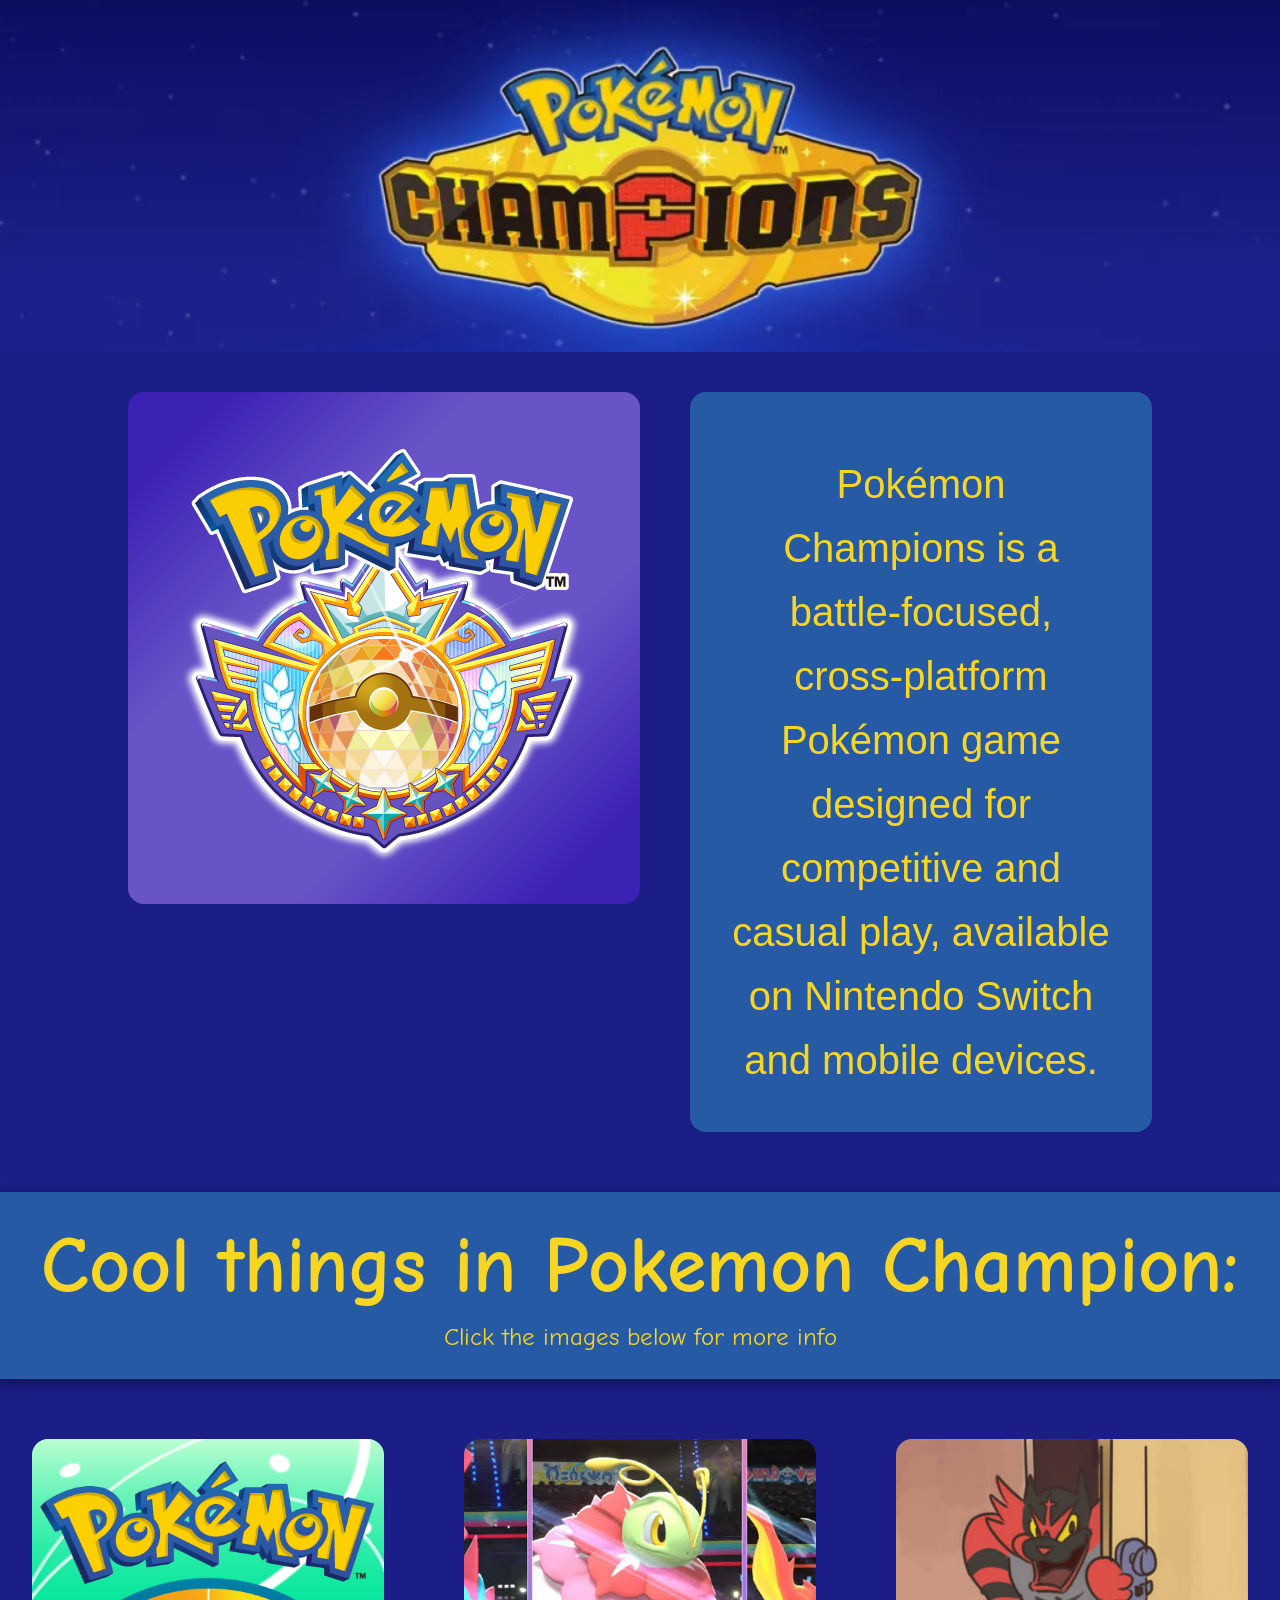
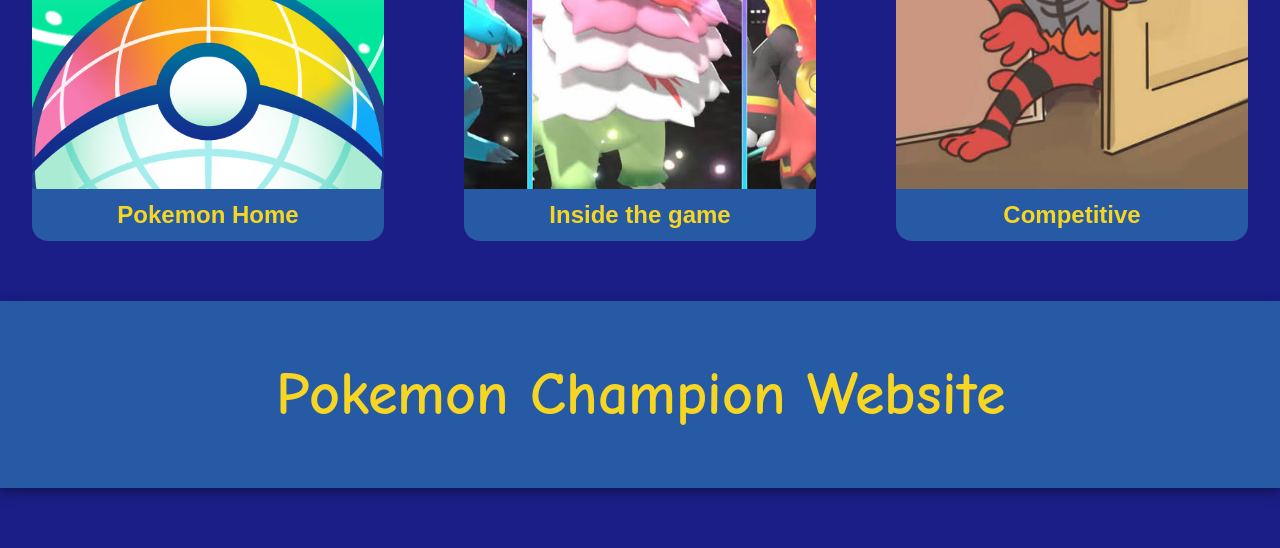
==== index.html @ c4046abb "added blue thing at the back of my info" ====
<!DOCTYPE html>
<html lang="en">
<head>
    <meta charset="UTF-8">
    <meta name="viewport" content="width=device-width, initial-scale=1.0">
    <title>Pokemon Champion</title>

    <style>
        @import url('https://fonts.googleapis.com/css2?family=Bebas+Neue&family=Comic+Neue:wght@300;400;700&family=Oswald:wght@200;700&display=swap');
    </style>

    <link rel="stylesheet" href="style.css">
</head>

<body>

    <!-- Hero Section -->
    <section class="hero-image"></section>

    <!-- Intro Section -->
    <section class="one-column">
        <div class="image">
            <img class="pokemon-image" src="./images/logo.png" alt="Pokemon logo">
        </div>

        <div class="info">
            <p>
                Pokémon Champions is a battle-focused, cross-platform Pokémon game designed for competitive and casual play, available on Nintendo Switch and mobile devices.
            </p>
        </div>
    </section>

    <!-- Topic Section -->
    <a href="cool-things.html" class="topic-section-title">
        <h2 class="topic-section-letter">Cool things in Pokemon Champion:</h2>
        <p class="topic-section-click">Click the images below for more info</p>
    </a>


    <!-- Cards Section -->
    <section class="three-column">
        <div class="card">
            <img class="card-image" src="./images/home.png" alt="Pokemon Home">
            <h2 class="card-text">Pokemon Home</h2>
        </div>

        <div class="card">
            <img class="card-image" src="./images/mega.png" alt="Mega Pokemon">
            <h2 class="card-text">Inside the game</h2>
        </div>

        <div class="card">
            <img class="card-image" src="./images/inci.png" alt="Competitive">
            <h2 class="card-text">Competitive</h2>
        </div>
    </section>

    <!-- Footer Title -->
    <section>
        <h2 class="topic-section-title">Pokemon Champion Website</h2>
    </section>

</body>
</html>
---- style.css ----
* {
    font-family: 'Trebuchet MS', 'Lucida Sans Unicode', 'Lucida Grande', 'Lucida Sans', Arial, sans-serif; 
    box-sizing: border-box;
    margin: 0;
    padding: 0;
}

body {
    background-color: #1A1E86;
}

.hero-image {
    background-image: url("./images/champions-logo.png");
    height: 352px;
    background-position: center;
    background-repeat: no-repeat;
    background-size: cover;
    width: 100%;
}

.hero-text {
    color: whitesmoke;
    position: absolute;
    text-align: center;
    top: 180px;
    width: 100%;
    font-size: 4rem;
}

.topic-section-title {
    font-family: 'Comic Neue', sans-serif; 
    font-size: 60px;
    width: 100%;                     
    text-align: center;
    margin-top: 60px;
    margin-bottom: 60px;
    color: #F7D523;
    background-color: #275AA5;
    text-decoration: none;
    padding: 30px 20px;
    box-shadow: 0 4px 12px rgba(0, 0, 0, 0.4);
    display: flex;
    flex-direction: column;
    justify-content: center;
    align-items: center;
    height: 187px;
}

.topic-section-letter {
    font-family: 'Comic Neue', sans-serif; 
    font-size: 80px;
    width: 100%;                     
    color: #F7D523;
    padding: 0;
}

.topic-section-click {
    font-family: 'Comic Neue', sans-serif; 
    font-size: 25px;                   
    text-align: center;
    color: #F7D523;
    margin-top: 10px;
}

/* Layout Grids */
.one-column {
    display: grid;
    grid-template-columns: 1fr 3fr;
    gap: 50px;
    width: 80%;
    margin: 40px auto;
}

.info {
    color: #F7D523;
    background-color: #275AA5;
    border-radius: 16px;
    padding: 40px;           
    font-size: 40px;          
    line-height: 1.6;            
    font-family: 'Comic Neue', sans-serif;
    text-align: center;
    padding-top: 60px;
}

.three-column {
    display: grid;
    grid-template-columns: repeat(3, 1fr);
    gap: 80px;           
    width: 95%;             
    margin: 40px auto 50px auto;
}

.card {
    background-color: #275AA5;
    border-radius: 16px;
    overflow: hidden;         
    display: flex;
    flex-direction: column;
}

.card-image {
    width: 100%;
    height: 350px;         
    object-fit: cover;
    border-radius: 0;         
    display: block;
}

.card-text {
    text-align: center;
    color: #F7D523;
    font-weight: bold;
    padding: 12px 10px;       
    margin: 0;
}


.pokemon-image{
    border-radius: 16px;
}
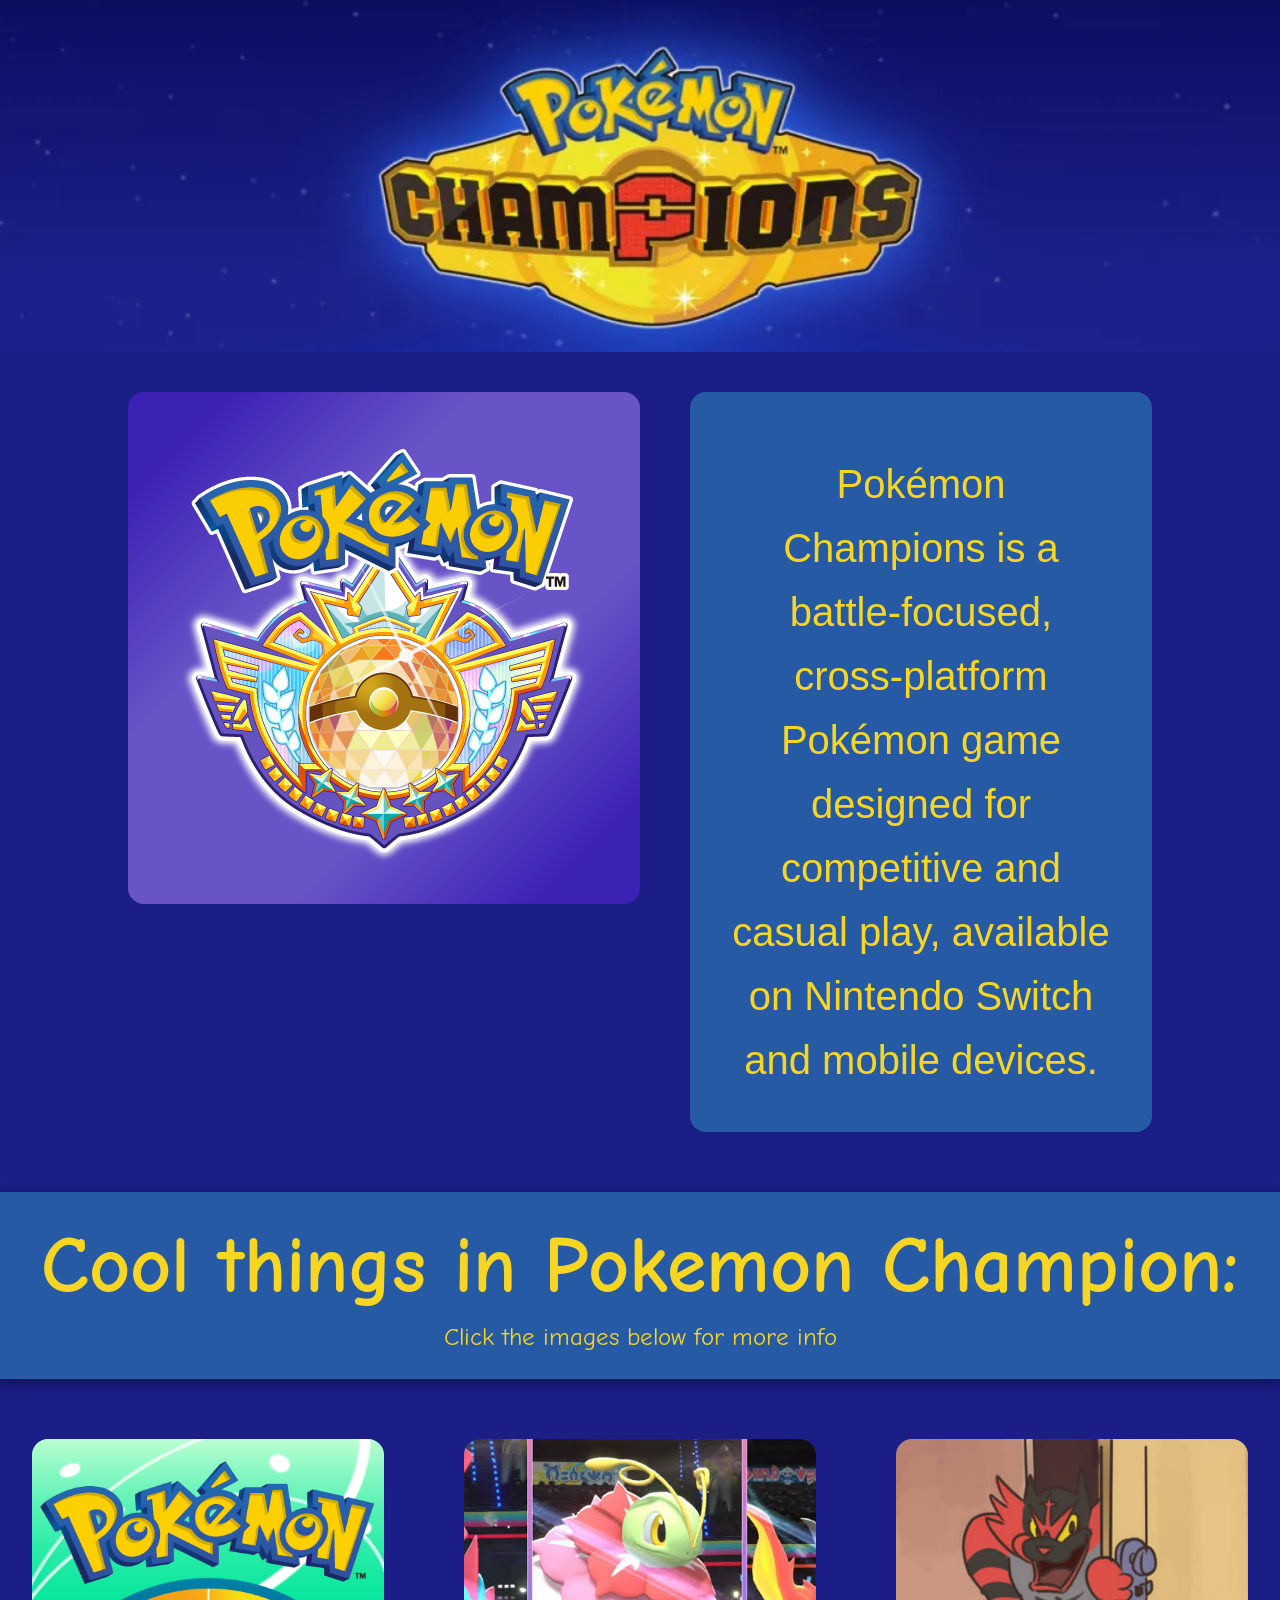
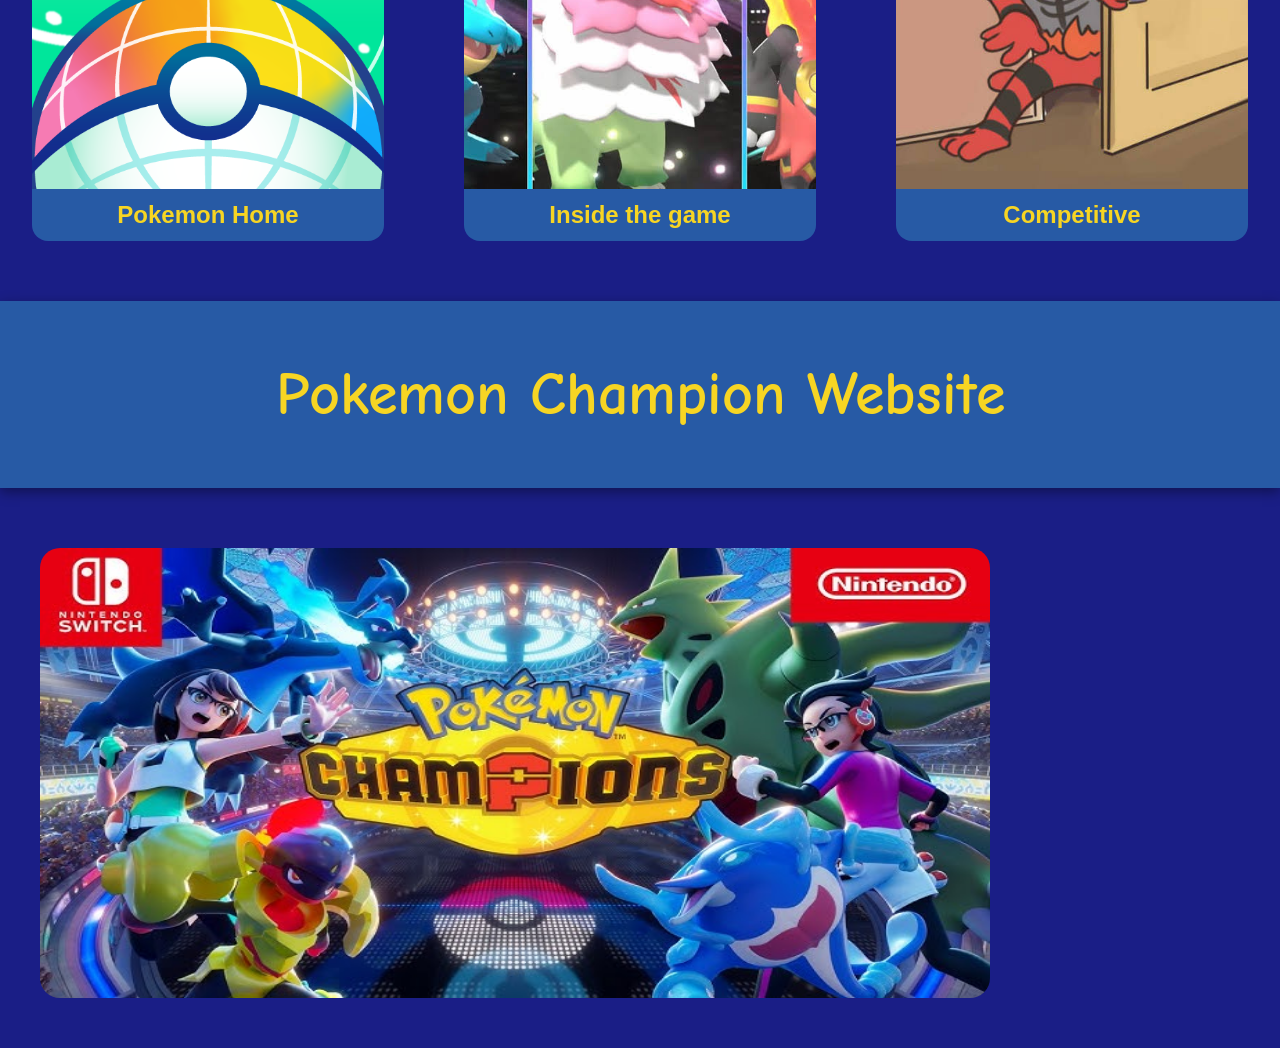
==== commit fa64cf14: "workable links" ====
--- a/index.html
+++ b/index.html
@@ -31,26 +31,32 @@
     </section>
 
     <!-- Topic Section -->
-    <a href="cool-things.html" class="topic-section-title">
+    <section class="topic-section-title">
         <h2 class="topic-section-letter">Cool things in Pokemon Champion:</h2>
         <p class="topic-section-click">Click the images below for more info</p>
-    </a>
+    </section>
 
 
     <!-- Cards Section -->
     <section class="three-column">
         <div class="card">
-            <img class="card-image" src="./images/home.png" alt="Pokemon Home">
+            <a href="pokemonhome.html" class="hover">
+                <img class="card-image" src="./images/home.png" alt="Pokemon Home">
+            </a>
             <h2 class="card-text">Pokemon Home</h2>
         </div>
 
         <div class="card">
-            <img class="card-image" src="./images/mega.png" alt="Mega Pokemon">
+            <a href="mega.html" class="hover">
+                <img class="card-image" src="./images/mega.png" alt="Mega Pokemon">
+            </a>
             <h2 class="card-text">Inside the game</h2>
         </div>
 
         <div class="card">
-            <img class="card-image" src="./images/inci.png" alt="Competitive">
+            <a href="pokemoncomp.html" class="hover">
+                <img class="card-image" src="./images/inci.png" alt="Competitive">
+            </a>
             <h2 class="card-text">Competitive</h2>
         </div>
     </section>
@@ -59,6 +65,13 @@
     <section>
         <h2 class="topic-section-title">Pokemon Champion Website</h2>
     </section>
+    
+    <section class="pokemonlink-column">
+        <div class="card-transition">
+            <img class="pokemonlink-image" src="./images/tryingpokemon.png" alt="Champion">
+        
+        </div>
+    </section>
 
 </body>
 </html>
--- a/style.css
+++ b/style.css
@@ -7,6 +7,8 @@
 
 body {
     background-color: #1A1E86;
+    width: 100%;
+
 }
 
 .hero-image {
@@ -118,4 +120,26 @@
 
 .pokemon-image{
     border-radius: 16px;
-}+}
+
+.card-transition{
+    width: 950px;
+    height: 200px;             
+    background-repeat: no-repeat;
+    margin-left: auto;
+    margin-right: 290px;
+
+}
+
+
+.pokemonlink-image{
+    border-radius: 20px;
+    height: 450px;
+    width: 950px;
+    background-position: center;
+}
+
+.pokemonlink-column{
+    height: 500px;
+}
+
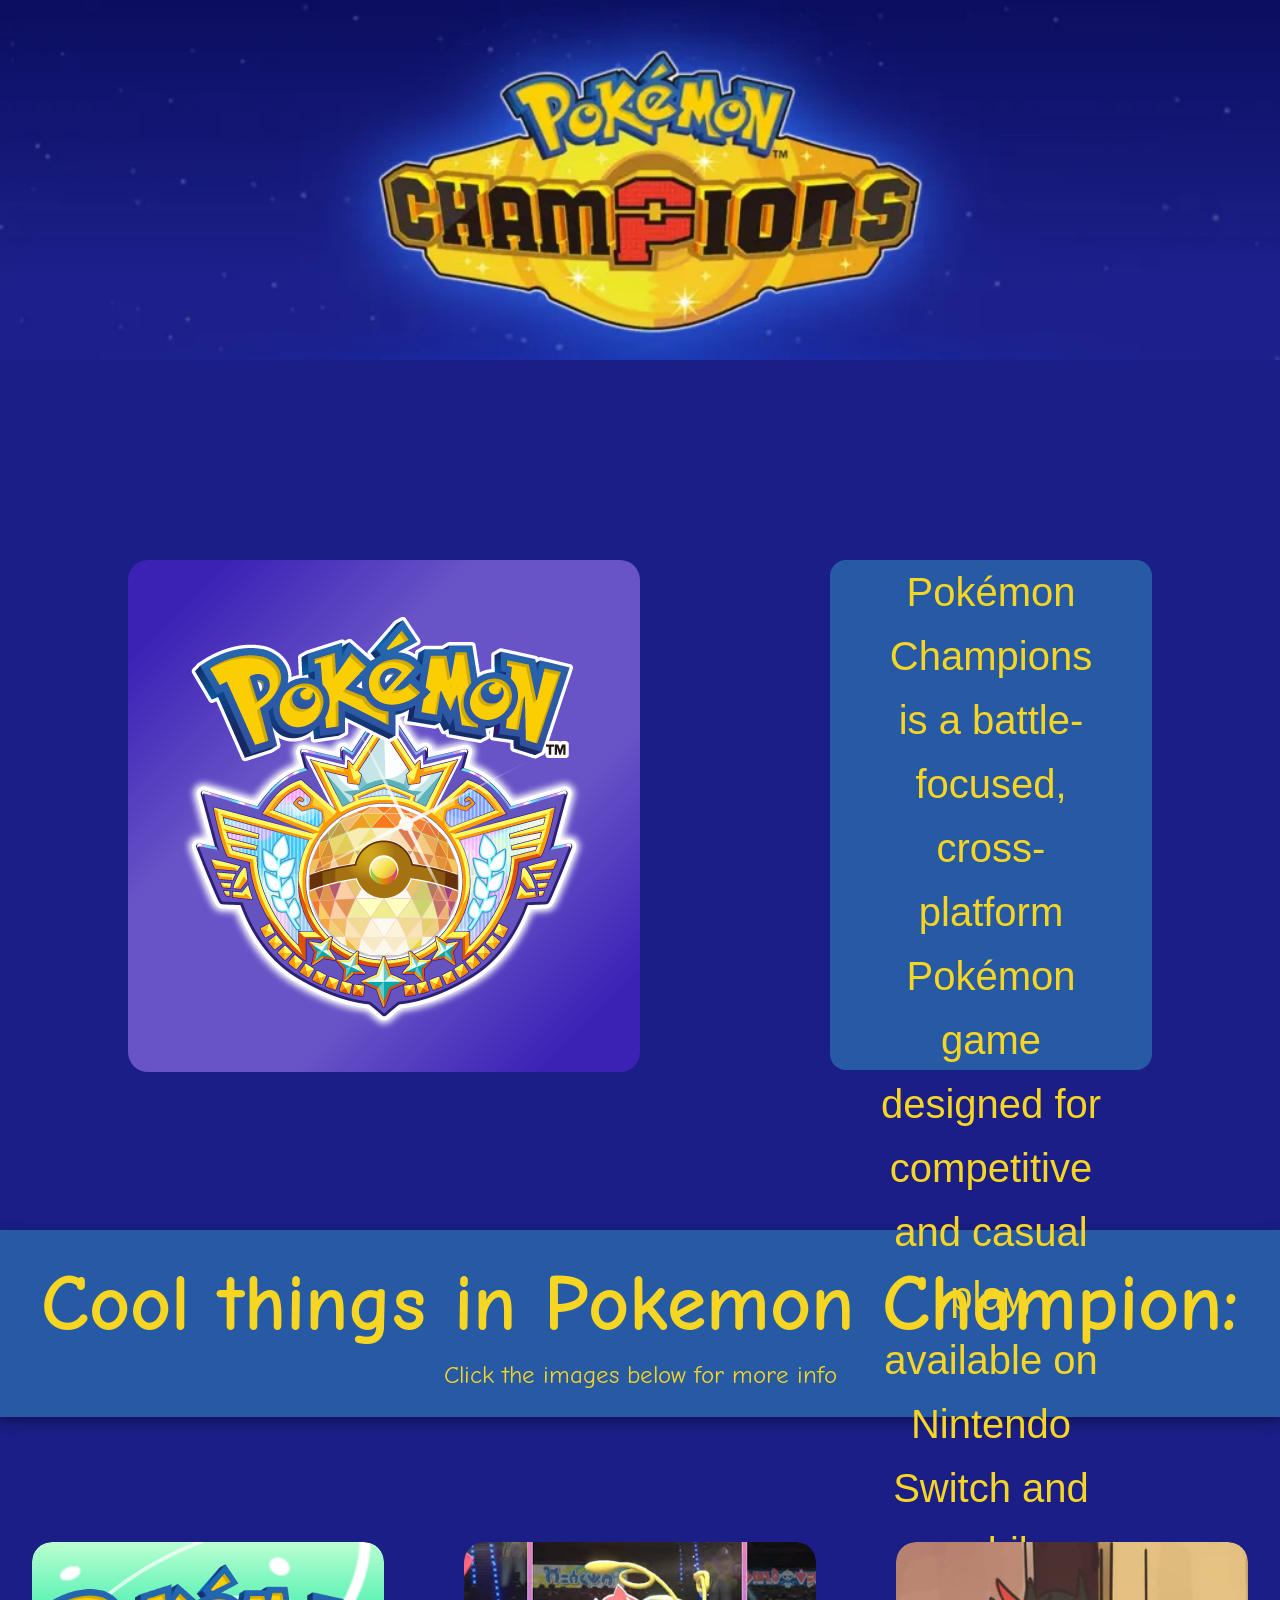
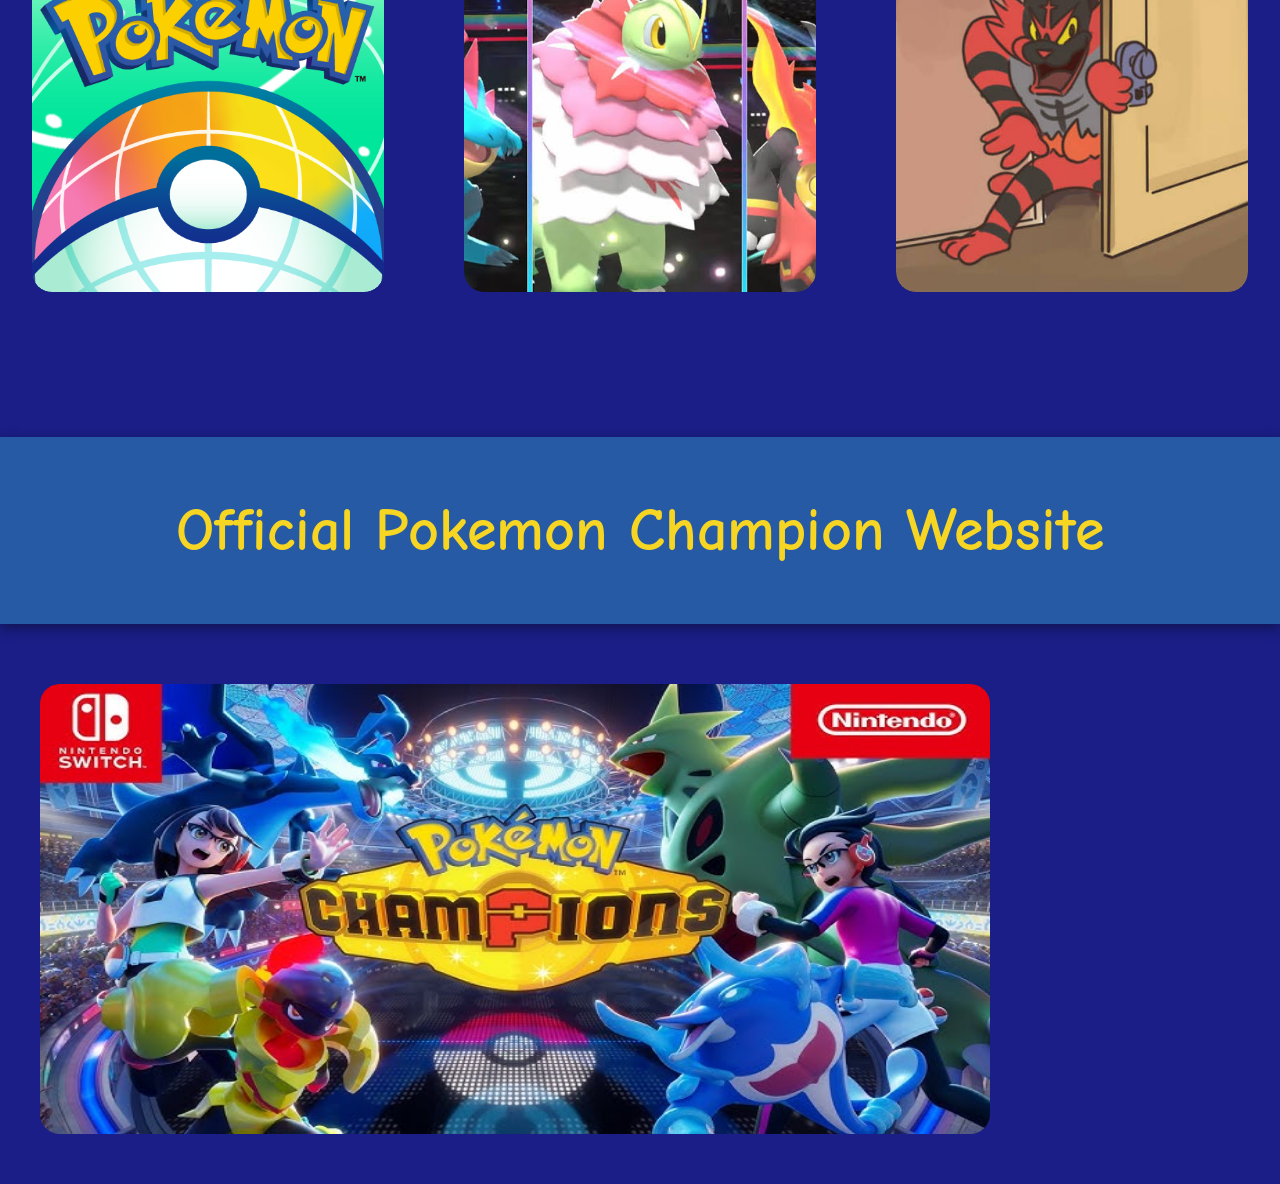
==== commit c51e0e37: "https://www.youtube.com/watch?v=hr4JiDr7Aec - With a change to the code" ====
--- a/index.html
+++ b/index.html
@@ -42,28 +42,39 @@
         <div class="card">
             <a href="pokemonhome.html" class="hover">
                 <img class="card-image" src="./images/home.png" alt="Pokemon Home">
+                <div class="content">
+                    <h3>Hover Effect</h3>
+                    <p>Hover effect with zoom</p>
+                </div>
             </a>
-            <h2 class="card-text">Pokemon Home</h2>
         </div>
 
         <div class="card">
             <a href="mega.html" class="hover">
                 <img class="card-image" src="./images/mega.png" alt="Mega Pokemon">
+                <div class="content">
+                    <h3>Hover Effect</h3>
+                    <p>Hover effect with zoom</p>
+                </div>
             </a>
-            <h2 class="card-text">Inside the game</h2>
+
         </div>
 
         <div class="card">
             <a href="pokemoncomp.html" class="hover">
                 <img class="card-image" src="./images/inci.png" alt="Competitive">
+                <div class="content">
+                    <h3>Hover Effect</h3>
+                    <p>Hover effect with zoom</p>
+                </div>
             </a>
-            <h2 class="card-text">Competitive</h2>
+
         </div>
     </section>
 
     <!-- Footer Title -->
     <section>
-        <h2 class="topic-section-title">Pokemon Champion Website</h2>
+        <h2 class="topic-section-title"> Official Pokemon Champion Website</h2>
     </section>
     
     <section class="pokemonlink-column">
--- a/style.css
+++ b/style.css
@@ -13,7 +13,7 @@
 
 .hero-image {
     background-image: url("./images/champions-logo.png");
-    height: 352px;
+    height: 360px;
     background-position: center;
     background-repeat: no-repeat;
     background-size: cover;
@@ -64,25 +64,53 @@
     margin-top: 10px;
 }
 
-/* Layout Grids */
+
 .one-column {
     display: grid;
     grid-template-columns: 1fr 3fr;
     gap: 50px;
     width: 80%;
-    margin: 40px auto;
+    margin: 200px auto;
+    height: 470px;
+}
+
+.one-column1 {
+    display: grid;
+    grid-template-columns: 1fr 3fr;
+    gap: 50px;
+    width: 80%;
+    margin: 200px auto;
 }
 
 .info {
     color: #F7D523;
     background-color: #275AA5;
     border-radius: 16px;
-    padding: 40px;           
+    padding-right: 40px;
+    padding-left: 40px;        
     font-size: 40px;          
     line-height: 1.6;            
     font-family: 'Comic Neue', sans-serif;
     text-align: center;
-    padding-top: 60px;
+    margin-right: auto;
+    height: 510px;
+    padding: auto;
+    margin-left: 40px;
+}
+
+.info1 {
+    color: #F7D523;
+    background-color: #275AA5;
+    border-radius: 16px;
+    padding-right: 40px;
+    padding-left: 40px;        
+    font-size: 40px;          
+    line-height: 1.6;            
+    font-family: 'Comic Neue', sans-serif;
+    text-align: center;
+    margin-right: auto;
+    padding: auto;
+    margin-left: 40px;
 }
 
 .three-column {
@@ -91,35 +119,31 @@
     gap: 80px;           
     width: 95%;             
     margin: 40px auto 50px auto;
+    height: 500px;
+    padding-bottom: 200px;
+    padding-top: 65px;
+    
 }
 
-.card {
-    background-color: #275AA5;
-    border-radius: 16px;
-    overflow: hidden;         
-    display: flex;
-    flex-direction: column;
-}
 
 .card-image {
     width: 100%;
-    height: 350px;         
+    height: 350px;
     object-fit: cover;
-    border-radius: 0;         
+    border-radius: 20px;
     display: block;
 }
 
-.card-text {
-    text-align: center;
-    color: #F7D523;
-    font-weight: bold;
-    padding: 12px 10px;       
-    margin: 0;
-}
+
 
 
 .pokemon-image{
-    border-radius: 16px;
+    border-radius: 20px;
+    margin-right: 100px;
+}
+.pokemon-image1{
+    border-radius: 20px;
+    margin-right: 100px;
 }
 
 .card-transition{
@@ -131,6 +155,34 @@
 
 }
 
+.hover {
+    position: relative;
+    display: block;
+    width: 100%;
+    height: 350px;
+    overflow: hidden;
+    border-radius: 20px;
+}
+
+.content {
+    width: 100%;
+    height: 100%;
+    top: 0;
+    left: 0;
+    position: absolute;
+    background: rgba(0, 0, 0, 0.6);
+    display: flex;
+    justify-content: center;
+    align-items: center;
+    flex-direction: column;
+    opacity: 0;
+    transition: opacity 0.6s;
+    color: white;
+}
+
+.hover:hover .content {
+    opacity: 1;
+}
 
 .pokemonlink-image{
     border-radius: 20px;
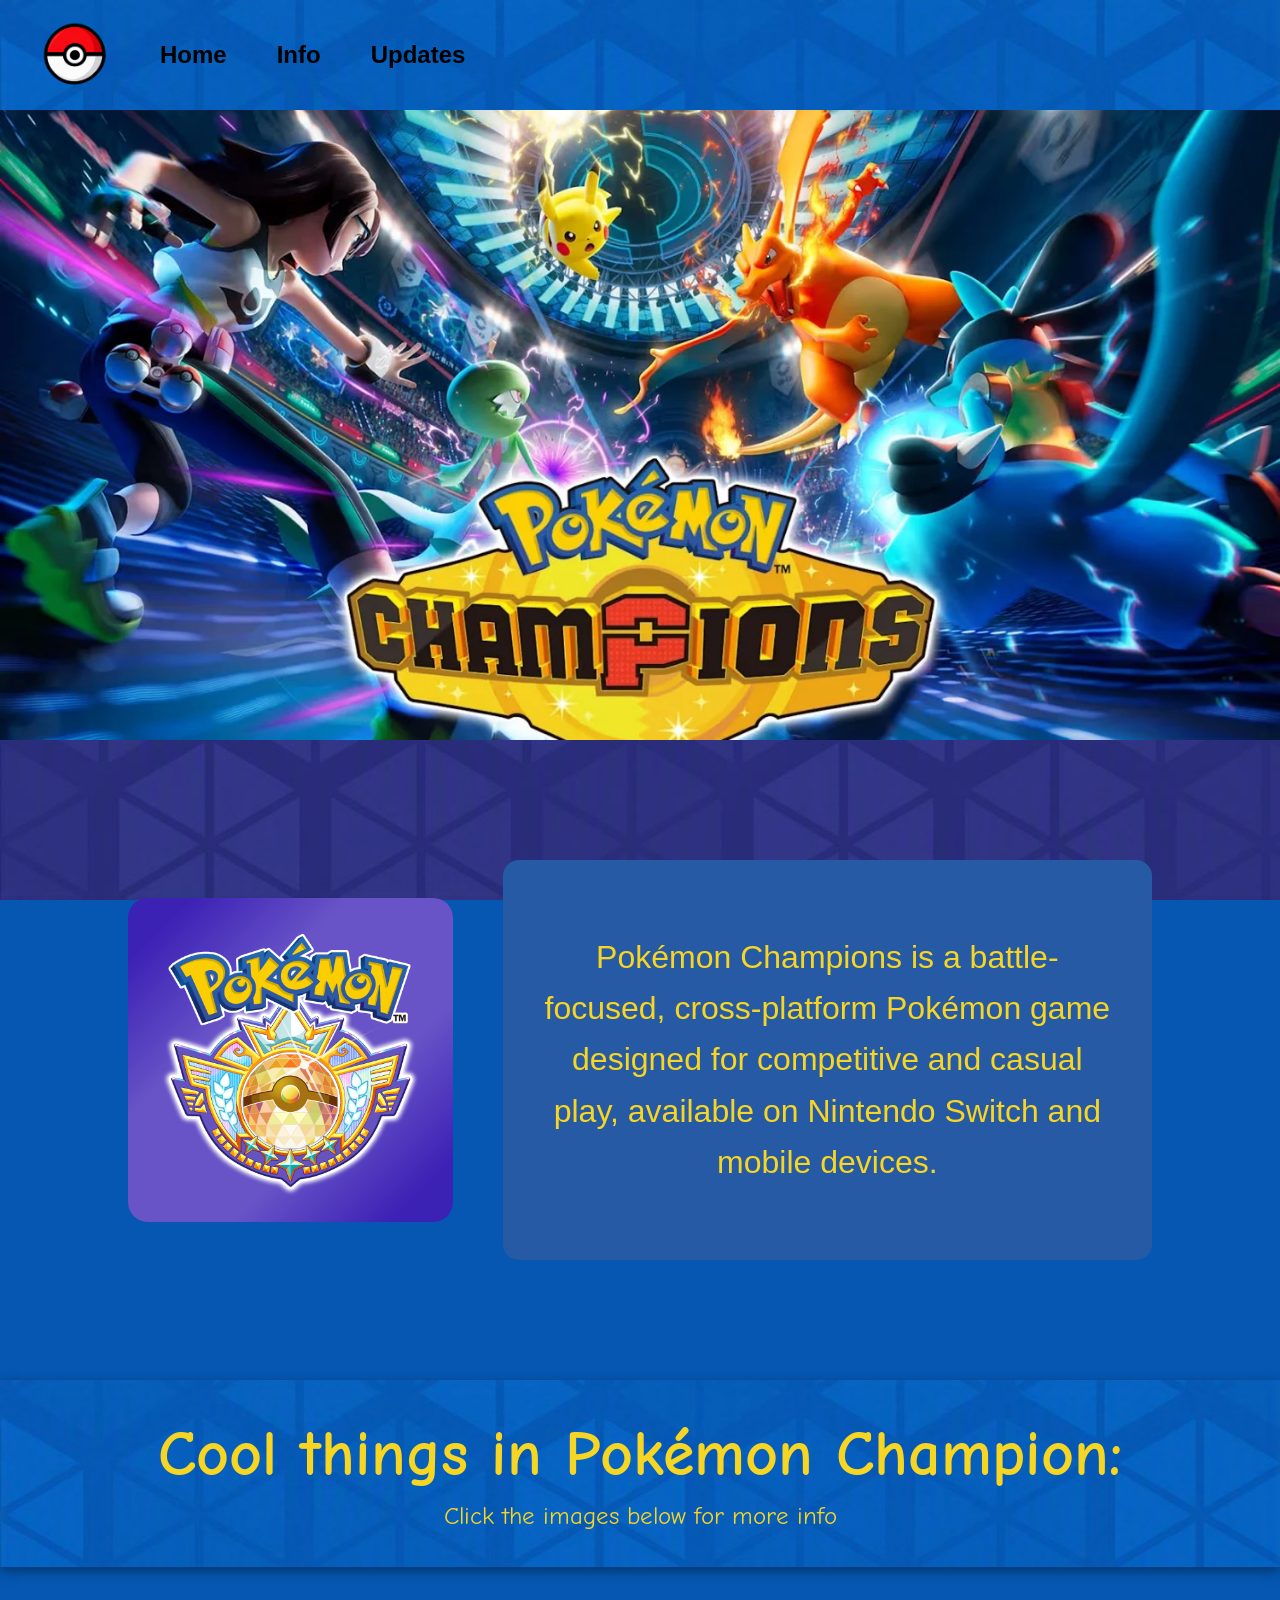
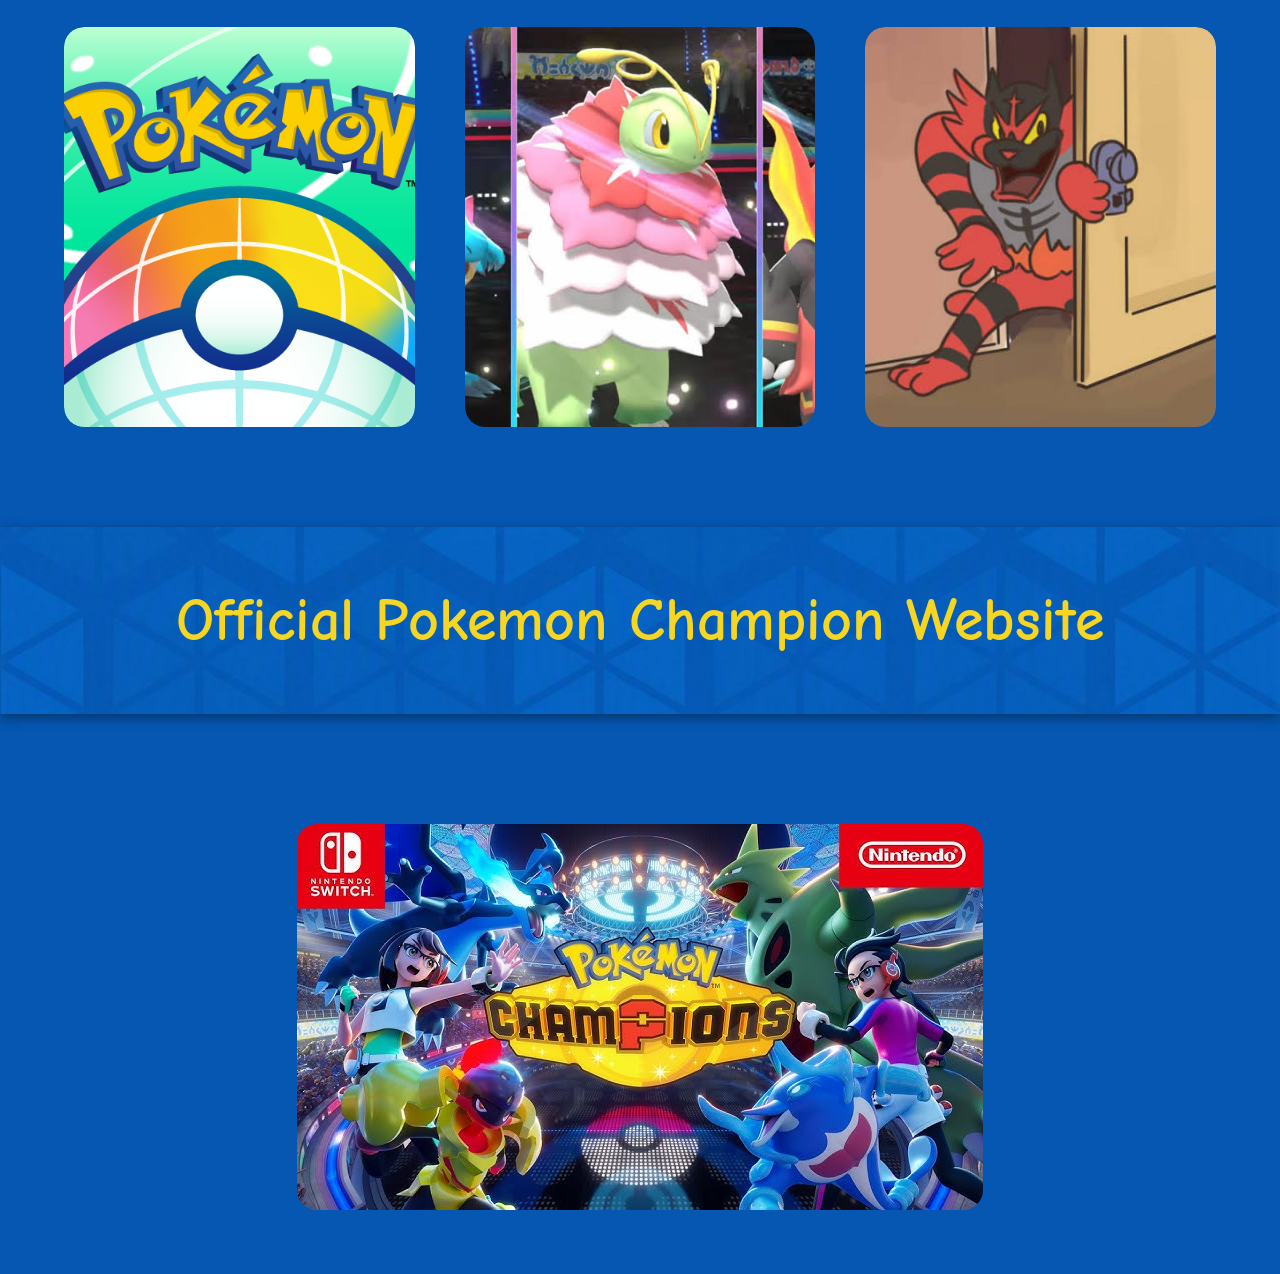
==== commit 59d4bea1: "updated to match the size" ====
--- a/index.html
+++ b/index.html
@@ -13,8 +13,18 @@
 </head>
 
 <body>
+     <!-- Home Screen Section -->
+     <section class="home-screen">
+        <div class="sort">
+            <img class="logo-image" src="./images/pokelogo.png" alt="Pokemon logo">
+            <h1 class="news">Home</h1>
+            <h2 class="news">Info</h2>
+            <h2 class="news">Updates</h2>
+        </div>
+     </section>
 
-    <!-- Hero Section -->
+
+     <!-- Hero Section -->
     <section class="hero-image"></section>
 
     <!-- Intro Section -->
@@ -30,9 +40,9 @@
         </div>
     </section>
 
-    <!-- Topic Section -->
+    <!-- Footer Title -->
     <section class="topic-section-title">
-        <h2 class="topic-section-letter">Cool things in Pokemon Champion:</h2>
+        <h2 class="topic-section-letter">Cool things in Pokémon  Champion:</h2>
         <p class="topic-section-click">Click the images below for more info</p>
     </section>
 
@@ -41,10 +51,10 @@
     <section class="three-column">
         <div class="card">
             <a href="pokemonhome.html" class="hover">
-                <img class="card-image" src="./images/home.png" alt="Pokemon Home">
+                <img class="card-image" src="./images/home.png" alt="Pokémon Home">
                 <div class="content">
-                    <h3>Hover Effect</h3>
-                    <p>Hover effect with zoom</p>
+                    <h3>Pokemon Home</h3>
+                    <p>transfer between pokémon  games</p>
                 </div>
             </a>
         </div>
@@ -53,8 +63,8 @@
             <a href="mega.html" class="hover">
                 <img class="card-image" src="./images/mega.png" alt="Mega Pokemon">
                 <div class="content">
-                    <h3>Hover Effect</h3>
-                    <p>Hover effect with zoom</p>
+                    <h3>Inside the game</h3>
+                    <p>What the game covers</p>
                 </div>
             </a>
 
@@ -64,8 +74,8 @@
             <a href="pokemoncomp.html" class="hover">
                 <img class="card-image" src="./images/inci.png" alt="Competitive">
                 <div class="content">
-                    <h3>Hover Effect</h3>
-                    <p>Hover effect with zoom</p>
+                    <h3>Competitive</h3>
+                    <p>Tutorial inside the game</p>
                 </div>
             </a>
 
@@ -79,8 +89,9 @@
     
     <section class="pokemonlink-column">
         <div class="card-transition">
+        <a href="https://champions.pokemon.com/en-us/" class="hover">
             <img class="pokemonlink-image" src="./images/tryingpokemon.png" alt="Champion">
-        
+        </a>
         </div>
     </section>
 
--- a/style.css
+++ b/style.css
@@ -1,19 +1,52 @@
 * {
-    font-family: 'Trebuchet MS', 'Lucida Sans Unicode', 'Lucida Grande', 'Lucida Sans', Arial, sans-serif; 
+    font-family: 'Trebuchet MS', 'Lucida Sans Unicode', 'Lucida Grande',
+        'Lucida Sans', Arial, sans-serif;
     box-sizing: border-box;
     margin: 0;
     padding: 0;
 }
 
 body {
-    background-color: #1A1E86;
-    width: 100%;
-
-}
+    width: 100%;
+    min-height: 100vh;
+    background-image: url("./images/perfection.jpg");
+    background-color: #0557B2;
+    background-size: cover;
+    background-attachment: fixed;
+}
+
+
+
+.home-screen {
+    width: 100%;
+    min-height: 100px;
+    background-image: url("./images/backgroundwow.jpg");
+    background-size: cover;
+    display: grid;
+    grid-template-columns: 1fr 3fr;
+    gap: 50px;
+    align-items: center;
+    padding: 20px 40px;
+}
+
+.sort {
+    display: flex;
+    align-items: center;
+    gap: 50px;
+}
+
+
+
+.logo-image {
+    width: 70px;
+    height: 70px;
+    object-fit: contain;
+}
+
 
 .hero-image {
-    background-image: url("./images/champions-logo.png");
-    height: 360px;
+    background-image: url("./images/pokemonpage.png");
+    min-height: 70vh;
     background-position: center;
     background-repeat: no-repeat;
     background-size: cover;
@@ -23,16 +56,89 @@
 .hero-text {
     color: whitesmoke;
     position: absolute;
-    text-align: center;
+    text-align: left;
     top: 180px;
     width: 100%;
+    padding-left: 50px;
     font-size: 4rem;
 }
 
+
+
+.one-column {
+    display: grid;
+    grid-template-columns: 1fr 2fr;
+    gap: 50px;
+    width: 80%;
+    margin: 120px auto;
+    align-items: center;
+}
+
+.one-column1 {
+    display: grid;
+    grid-template-columns: 1fr 2fr;
+    gap: 50px;
+    width: 80%;
+    margin: 120px auto;
+    align-items: center;
+}
+
+
+.image {
+    display: flex;
+    justify-content: center;
+}
+
+.pokemon-image {
+    width: 100%;
+    max-width: 500px;
+    height: auto;
+    border-radius: 20px;
+}
+
+.pokemon-image1 {
+    width: 100%;
+    max-width: 500px;
+    height: auto;
+    border-radius: 20px;
+}
+
+.info {
+    color: #F7D523;
+    background-color: #275AA5;
+    border-radius: 16px;
+    padding: 50px 40px;
+    font-size: 32px;
+    line-height: 1.6;
+    font-family: 'Comic Neue', sans-serif;
+    text-align: center;
+    min-height: 400px;
+    display: flex;
+    align-items: center;
+    justify-content: center;
+}
+
+.info1 {
+    color: #F7D523;
+    background-color: #275AA5;
+    border-radius: 16px;
+    padding: 50px 40px;
+    font-size: 32px;
+    line-height: 1.6;
+    font-family: 'Comic Neue', sans-serif;
+    text-align: center;
+    min-height: 400px;
+    display: flex;
+    align-items: center;
+    justify-content: center;
+}
+
+
+
 .topic-section-title {
-    font-family: 'Comic Neue', sans-serif; 
+    font-family: 'Comic Neue', sans-serif;
     font-size: 60px;
-    width: 100%;                     
+    width: 100%;
     text-align: center;
     margin-top: 60px;
     margin-bottom: 60px;
@@ -45,123 +151,57 @@
     flex-direction: column;
     justify-content: center;
     align-items: center;
-    height: 187px;
+    min-height: 187px;
+    background-image: url("./images/backgroundwow.jpg");
+    background-size: cover;
 }
 
 .topic-section-letter {
-    font-family: 'Comic Neue', sans-serif; 
-    font-size: 80px;
-    width: 100%;                     
+    font-family: 'Comic Neue', sans-serif;
+    font-size: clamp(35px, 5vw, 80px);
+    width: 100%;
     color: #F7D523;
     padding: 0;
 }
 
 .topic-section-click {
-    font-family: 'Comic Neue', sans-serif; 
-    font-size: 25px;                   
+    font-family: 'Comic Neue', sans-serif;
+    font-size: 25px;
     text-align: center;
     color: #F7D523;
     margin-top: 10px;
 }
 
 
-.one-column {
-    display: grid;
-    grid-template-columns: 1fr 3fr;
-    gap: 50px;
-    width: 80%;
-    margin: 200px auto;
-    height: 470px;
-}
-
-.one-column1 {
-    display: grid;
-    grid-template-columns: 1fr 3fr;
-    gap: 50px;
-    width: 80%;
-    margin: 200px auto;
-}
-
-.info {
-    color: #F7D523;
-    background-color: #275AA5;
-    border-radius: 16px;
-    padding-right: 40px;
-    padding-left: 40px;        
-    font-size: 40px;          
-    line-height: 1.6;            
-    font-family: 'Comic Neue', sans-serif;
-    text-align: center;
-    margin-right: auto;
-    height: 510px;
-    padding: auto;
-    margin-left: 40px;
-}
-
-.info1 {
-    color: #F7D523;
-    background-color: #275AA5;
-    border-radius: 16px;
-    padding-right: 40px;
-    padding-left: 40px;        
-    font-size: 40px;          
-    line-height: 1.6;            
-    font-family: 'Comic Neue', sans-serif;
-    text-align: center;
-    margin-right: auto;
-    padding: auto;
-    margin-left: 40px;
-}
 
 .three-column {
     display: grid;
     grid-template-columns: repeat(3, 1fr);
-    gap: 80px;           
-    width: 95%;             
-    margin: 40px auto 50px auto;
-    height: 500px;
-    padding-bottom: 200px;
-    padding-top: 65px;
-    
-}
-
+    gap: 50px;
+    width: 90%;
+    margin: 40px auto 100px;
+}
+
+.card {
+    width: 100%;
+}
 
 .card-image {
     width: 100%;
-    height: 350px;
+    height: 400px;
     object-fit: cover;
     border-radius: 20px;
     display: block;
-}
-
-
-
-
-.pokemon-image{
-    border-radius: 20px;
-    margin-right: 100px;
-}
-.pokemon-image1{
-    border-radius: 20px;
-    margin-right: 100px;
-}
-
-.card-transition{
-    width: 950px;
-    height: 200px;             
-    background-repeat: no-repeat;
-    margin-left: auto;
-    margin-right: 290px;
-
 }
 
 .hover {
     position: relative;
     display: block;
     width: 100%;
-    height: 350px;
+    height: 400px;
     overflow: hidden;
     border-radius: 20px;
+    text-decoration: none;
 }
 
 .content {
@@ -170,28 +210,55 @@
     top: 0;
     left: 0;
     position: absolute;
-    background: rgba(0, 0, 0, 0.6);
+    background: rgba(0, 0, 0, 0.65);
     display: flex;
     justify-content: center;
     align-items: center;
     flex-direction: column;
     opacity: 0;
-    transition: opacity 0.6s;
+    transition: opacity 0.6s ease;
     color: white;
+    text-align: center;
+    padding: 20px;
 }
 
 .hover:hover .content {
     opacity: 1;
 }
 
-.pokemonlink-image{
-    border-radius: 20px;
-    height: 450px;
-    width: 950px;
-    background-position: center;
-}
-
-.pokemonlink-column{
-    height: 500px;
-}
-
+.content h3 {
+    font-size: 50px;
+    margin-bottom: 15px;
+}
+
+.content p {
+    font-size: 25px;
+}
+
+
+
+.pokemonlink-column {
+    min-height: 500px;
+    display: flex;
+    justify-content: center;
+    align-items: center;
+    padding: 40px;
+}
+
+.card-transition {
+    width: 100%;
+    max-width: 950px;
+    height: auto;
+    margin: 0 auto;
+}
+
+.pokemonlink-image {
+    border-radius: 20px;
+    width: 100%;
+    max-width: 686px;
+    height: auto;
+    display: block;
+    margin: auto;
+}
+
+
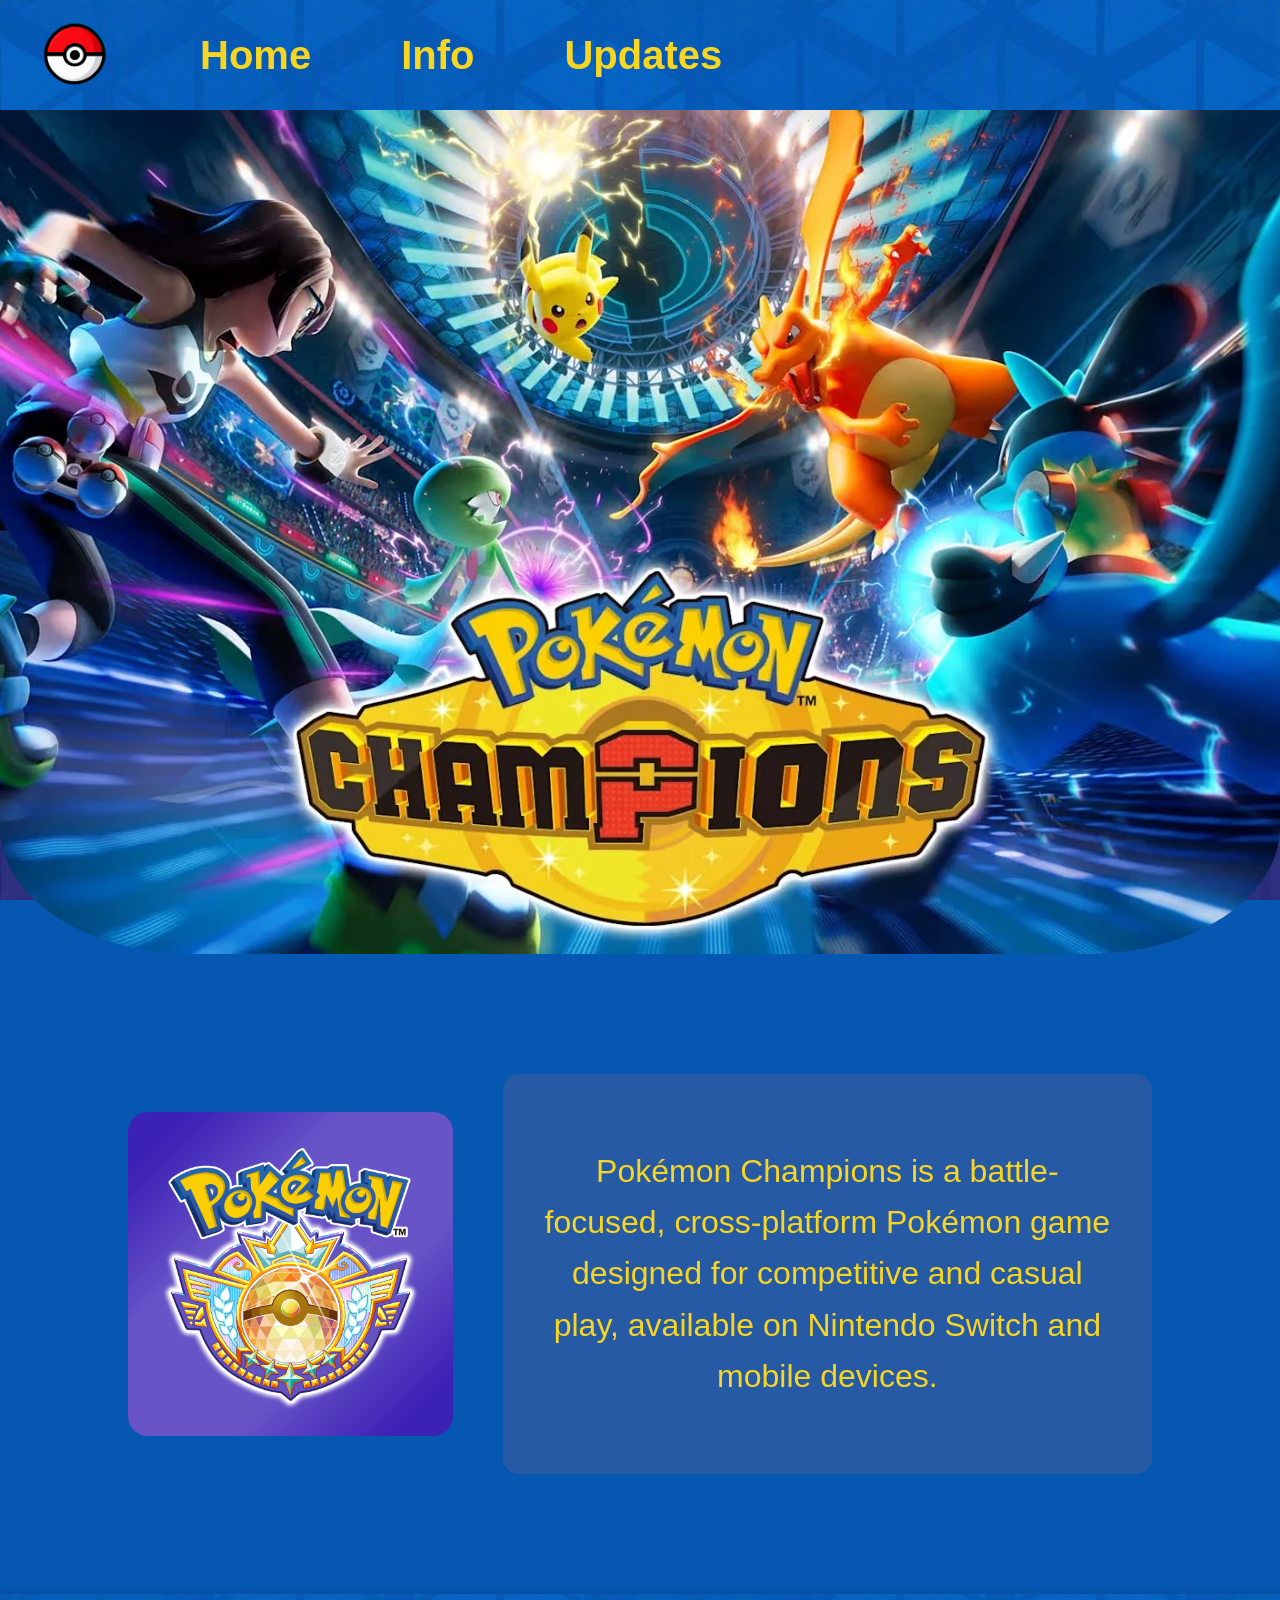
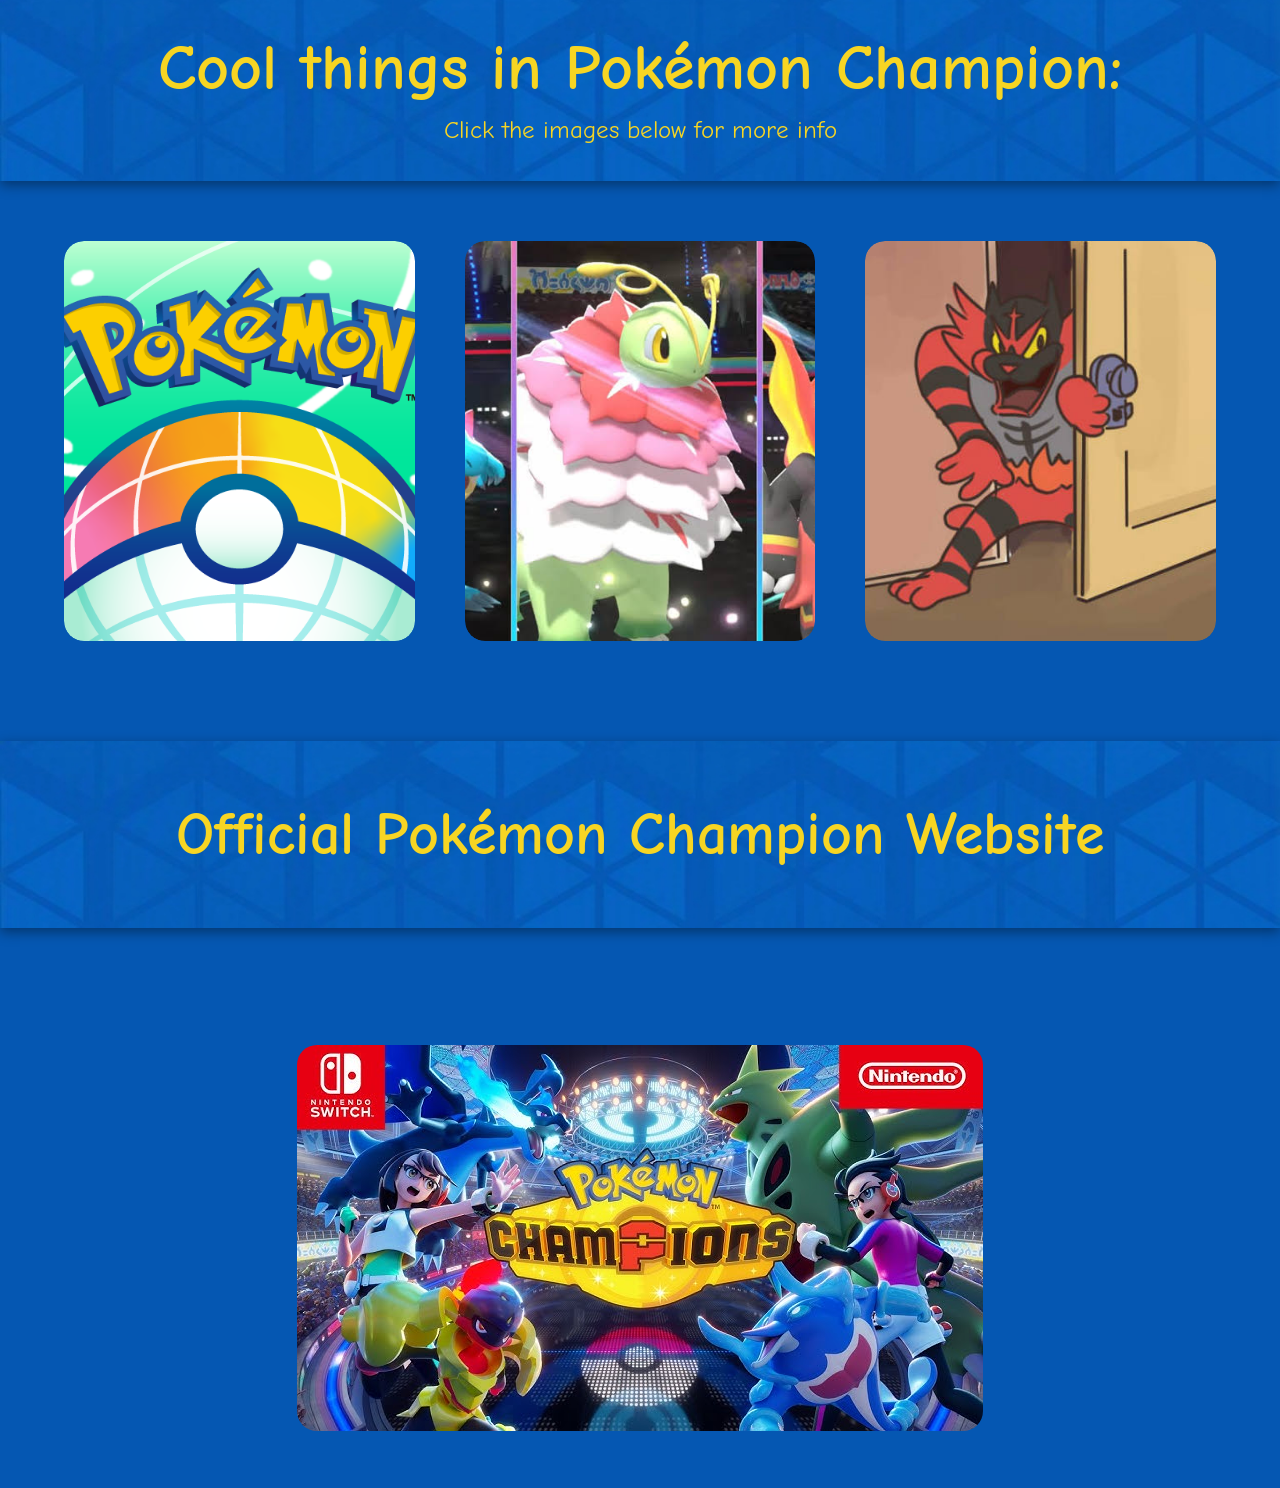
==== commit 07fcd128: "2 section almost done" ====
--- a/index.html
+++ b/index.html
@@ -14,14 +14,24 @@
 
 <body>
      <!-- Home Screen Section -->
-     <section class="home-screen">
+    <section class="home-screen">
         <div class="sort">
             <img class="logo-image" src="./images/pokelogo.png" alt="Pokemon logo">
-            <h1 class="news">Home</h1>
-            <h2 class="news">Info</h2>
-            <h2 class="news">Updates</h2>
+
+            <a href="index.html">
+                <h1 class="news">Home</h1>
+            </a>
+
+            <a href="#info">
+                <h2 class="news">Info</h2>
+            </a>
+
+            <a href="https://champions.pokemon.com/en-us/news/">
+                <h3 class="news">Updates</h3>
+            </a>
         </div>
-     </section>
+    </section>
+
 
 
      <!-- Hero Section -->
@@ -41,7 +51,7 @@
     </section>
 
     <!-- Footer Title -->
-    <section class="topic-section-title">
+    <section id="info" class="topic-section-title">
         <h2 class="topic-section-letter">Cool things in Pokémon  Champion:</h2>
         <p class="topic-section-click">Click the images below for more info</p>
     </section>
@@ -84,12 +94,12 @@
 
     <!-- Footer Title -->
     <section>
-        <h2 class="topic-section-title"> Official Pokemon Champion Website</h2>
+        <h2 class="topic-section-title"> Official Pokémon Champion Website</h2>
     </section>
     
     <section class="pokemonlink-column">
         <div class="card-transition">
-        <a href="https://champions.pokemon.com/en-us/" class="hover">
+        <a href="https://champions.pokemon.com/en-us/" class="hover-transition">
             <img class="pokemonlink-image" src="./images/tryingpokemon.png" alt="Champion">
         </a>
         </div>
--- a/style.css
+++ b/style.css
@@ -24,7 +24,7 @@
     background-size: cover;
     display: grid;
     grid-template-columns: 1fr 3fr;
-    gap: 50px;
+    gap: 80px;
     align-items: center;
     padding: 20px 40px;
 }
@@ -32,9 +32,12 @@
 .sort {
     display: flex;
     align-items: center;
-    gap: 50px;
-}
-
+    gap: 90px;
+}
+
+.news{
+    font-size: 40px;
+}
 
 
 .logo-image {
@@ -51,6 +54,9 @@
     background-repeat: no-repeat;
     background-size: cover;
     width: 100%;
+    height: 844px;
+
+    border-radius: 0 0 15% 15%;
 }
 
 .hero-text {
@@ -76,12 +82,14 @@
 
 .one-column1 {
     display: grid;
-    grid-template-columns: 1fr 2fr;
+    grid-template-columns: 2fr 1fr;
     gap: 50px;
     width: 80%;
     margin: 120px auto;
     align-items: center;
 }
+
+
 
 
 .image {
@@ -229,10 +237,13 @@
 .content h3 {
     font-size: 50px;
     margin-bottom: 15px;
+    color: #0760be;
 }
 
 .content p {
     font-size: 25px;
+    color: #F7D523;
+    
 }
 
 
@@ -261,4 +272,9 @@
     margin: auto;
 }
 
-
+.sort a{
+    text-decoration: none;
+    color: #F7D523;
+}
+
+
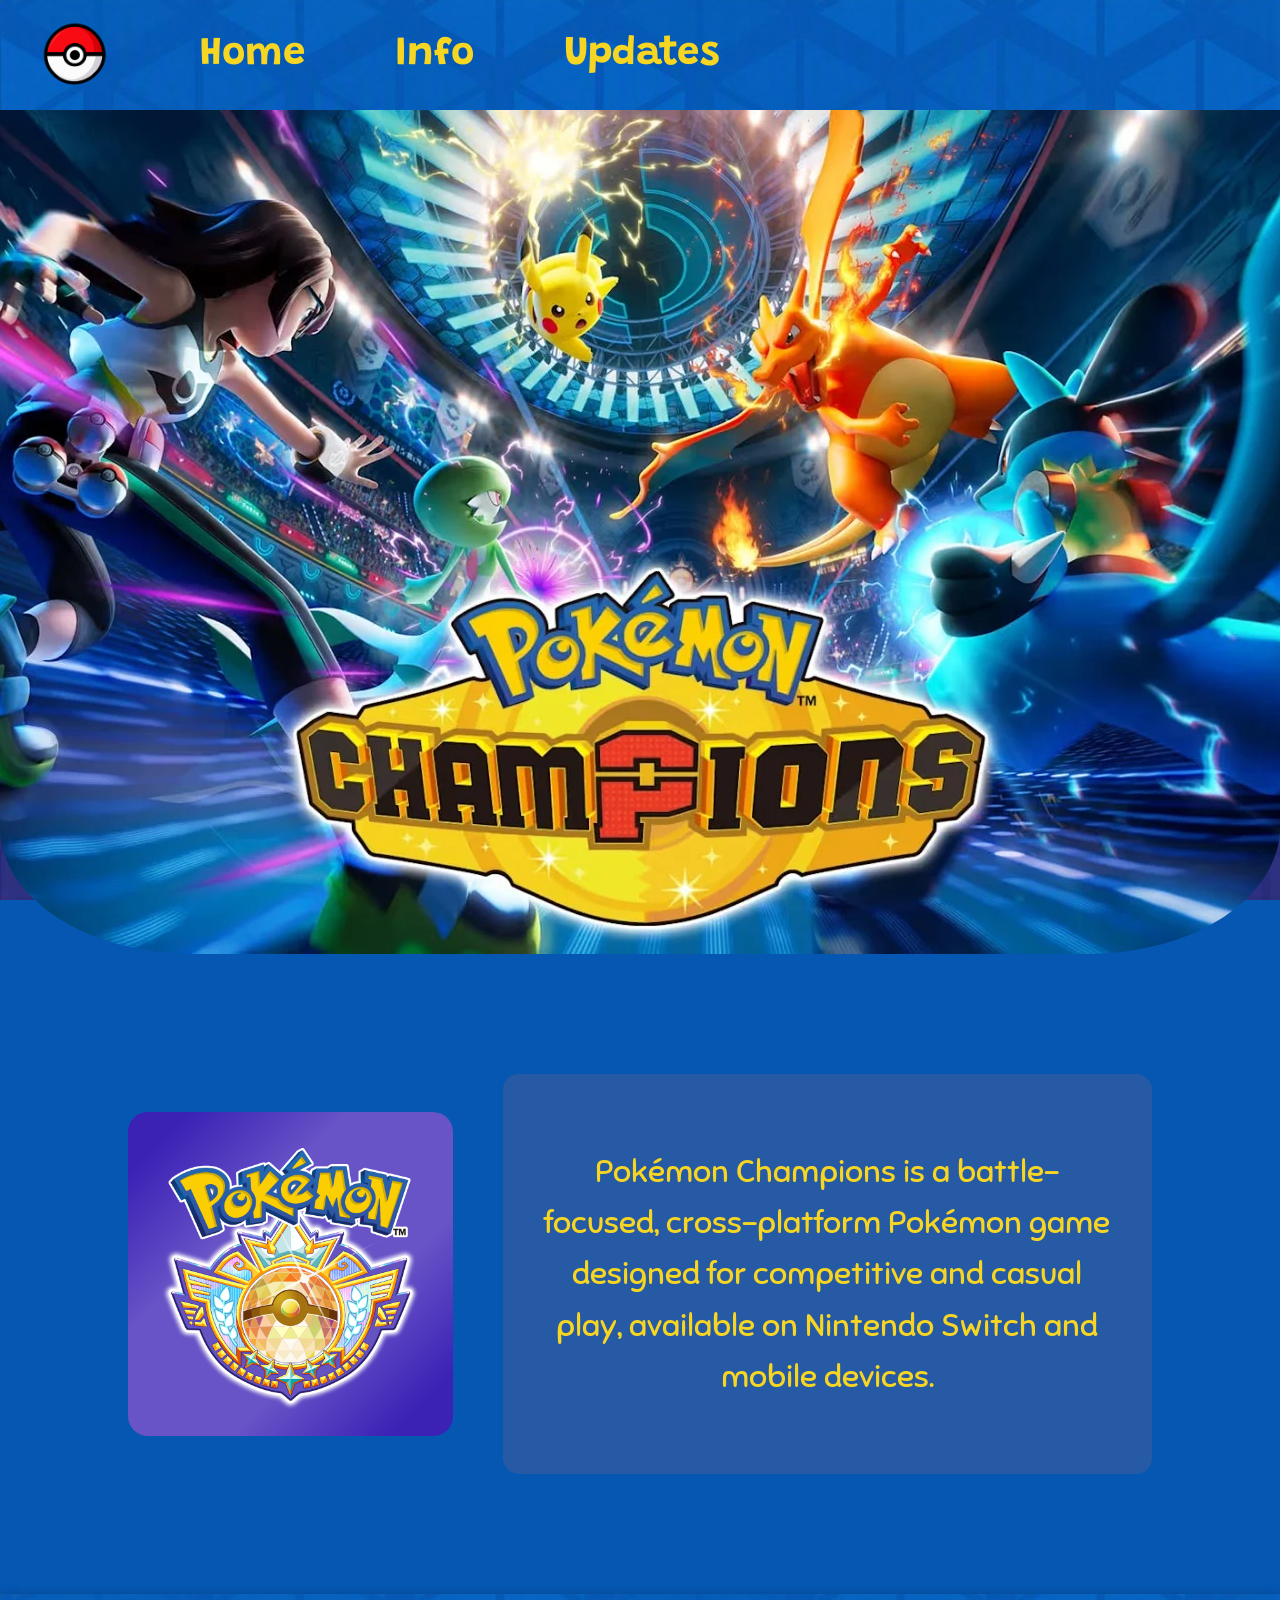
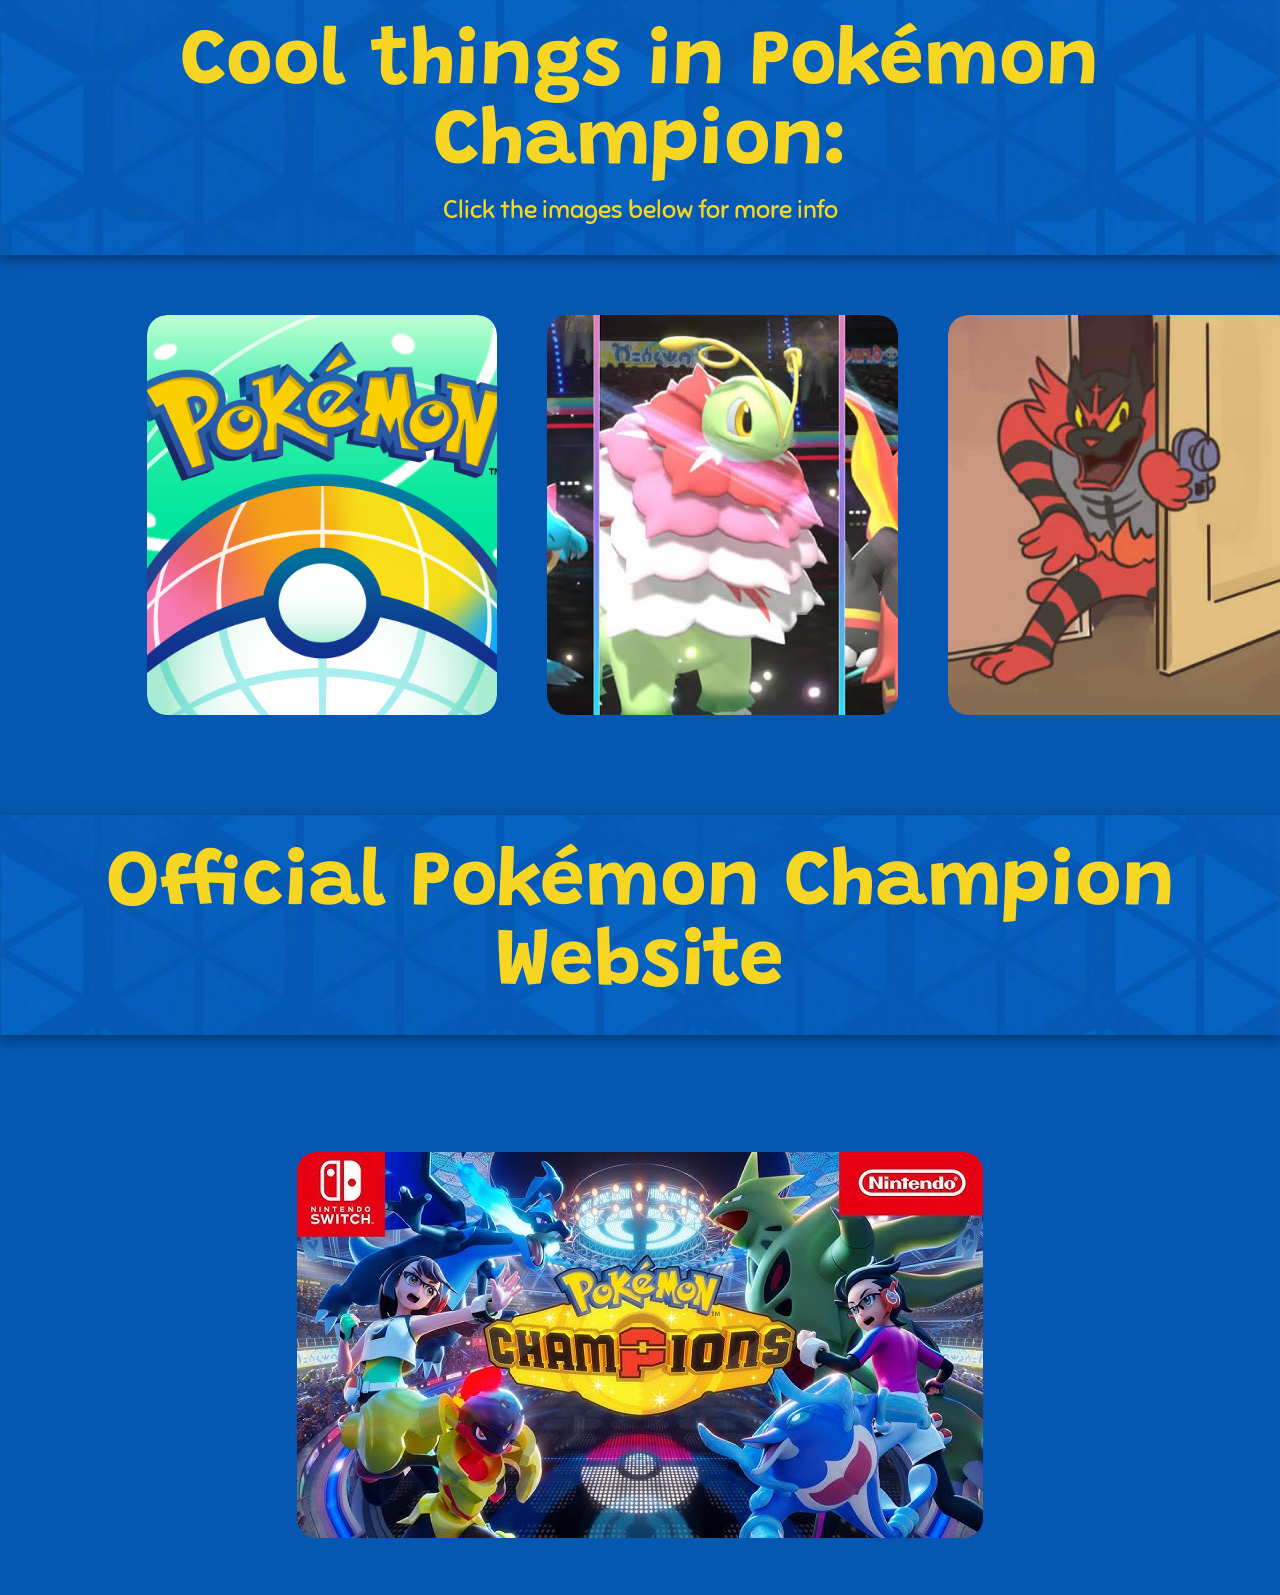
==== commit 05559586: "forgot what I did" ====
--- a/index.html
+++ b/index.html
@@ -6,6 +6,8 @@
     <title>Pokemon Champion</title>
 
     <style>
+        @import url('https://fonts.googleapis.com/css2?family=Sniglet&display=swap');
+        @import url('https://fonts.googleapis.com/css2?family=Grandstander:ital,wght@0,100..900;1,100..900&display=swap');
         @import url('https://fonts.googleapis.com/css2?family=Bebas+Neue&family=Comic+Neue:wght@300;400;700&family=Oswald:wght@200;700&display=swap');
     </style>
 
@@ -73,7 +75,7 @@
             <a href="mega.html" class="hover">
                 <img class="card-image" src="./images/mega.png" alt="Mega Pokemon">
                 <div class="content">
-                    <h3>Inside the game</h3>
+                    <h3>Features Inside</h3>
                     <p>What the game covers</p>
                 </div>
             </a>
--- a/style.css
+++ b/style.css
@@ -1,7 +1,8 @@
 * {
-    font-family: 'Trebuchet MS', 'Lucida Sans Unicode', 'Lucida Grande',
-        'Lucida Sans', Arial, sans-serif;
+    font-family: 'Trebuchet MS', 'Lucida Sans Unicode', 'Lucida Grande','Lucida Sans', Arial, sans-serif;
     box-sizing: border-box;
+    font-family: "Sniglet", system-ui;
+    font-family: "Grandstander", cursive;
     margin: 0;
     padding: 0;
 }
@@ -89,6 +90,13 @@
     align-items: center;
 }
 
+.two-column {
+    display: grid;
+    grid-template-columns: repeat(2, 1fr);
+    gap: 50px;
+    width: 100%;
+    margin: 40px auto 100px;
+}
 
 
 
@@ -118,7 +126,6 @@
     padding: 50px 40px;
     font-size: 32px;
     line-height: 1.6;
-    font-family: 'Comic Neue', sans-serif;
     text-align: center;
     min-height: 400px;
     display: flex;
@@ -133,13 +140,21 @@
     padding: 50px 40px;
     font-size: 32px;
     line-height: 1.6;
-    font-family: 'Comic Neue', sans-serif;
     text-align: center;
     min-height: 400px;
     display: flex;
     align-items: center;
     justify-content: center;
 }
+
+.one-column1 p {
+    font-family: "Sniglet", system-ui;
+}
+
+.one-column p {
+    font-family: "Sniglet", system-ui;
+}
+
 
 
 
@@ -192,6 +207,8 @@
 
 .card {
     width: 100%;
+    padding: auto;
+    margin-left: 82.5px;
 }
 
 .card-image {
@@ -238,13 +255,29 @@
     font-size: 50px;
     margin-bottom: 15px;
     color: #0760be;
+    font-family: "Grandstander", cursive;
 }
 
 .content p {
     font-size: 25px;
     color: #F7D523;
+    font-family: "Sniglet", system-ui;
     
 }
+
+.topic-section-title p {
+    font-size: 25px;
+    color: #F7D523;
+    font-family: "Sniglet", system-ui;
+    
+}
+
+.topic-section-title h2 {
+    font-size: 80px;
+    color: #F7D523;
+    font-family: "Grandstander", cursive;
+}
+    
 
 
 
@@ -277,4 +310,12 @@
     color: #F7D523;
 }
 
-
+.topic-section-title{
+    font-family: "Grandstander", cursive;   
+    font-size: 80px;
+}
+
+.iframe{
+    border-radius: 18px;
+}
+
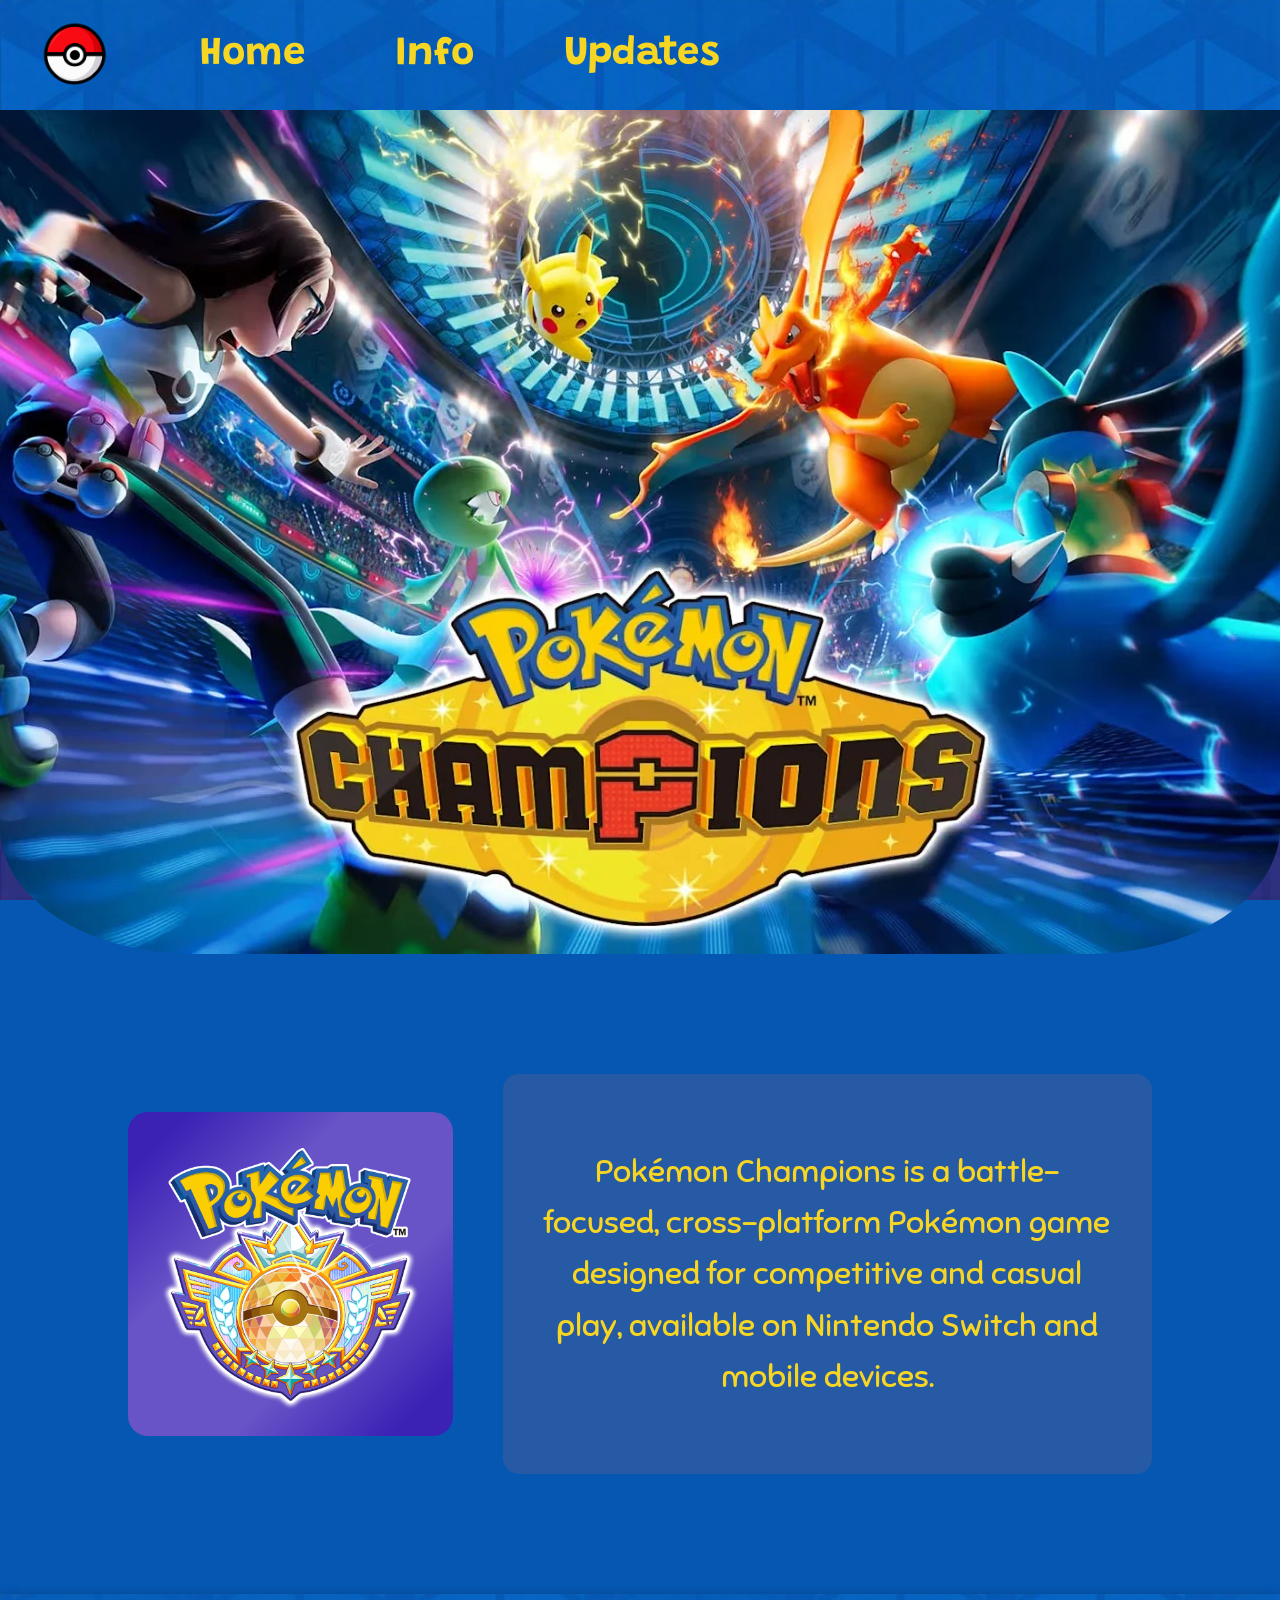
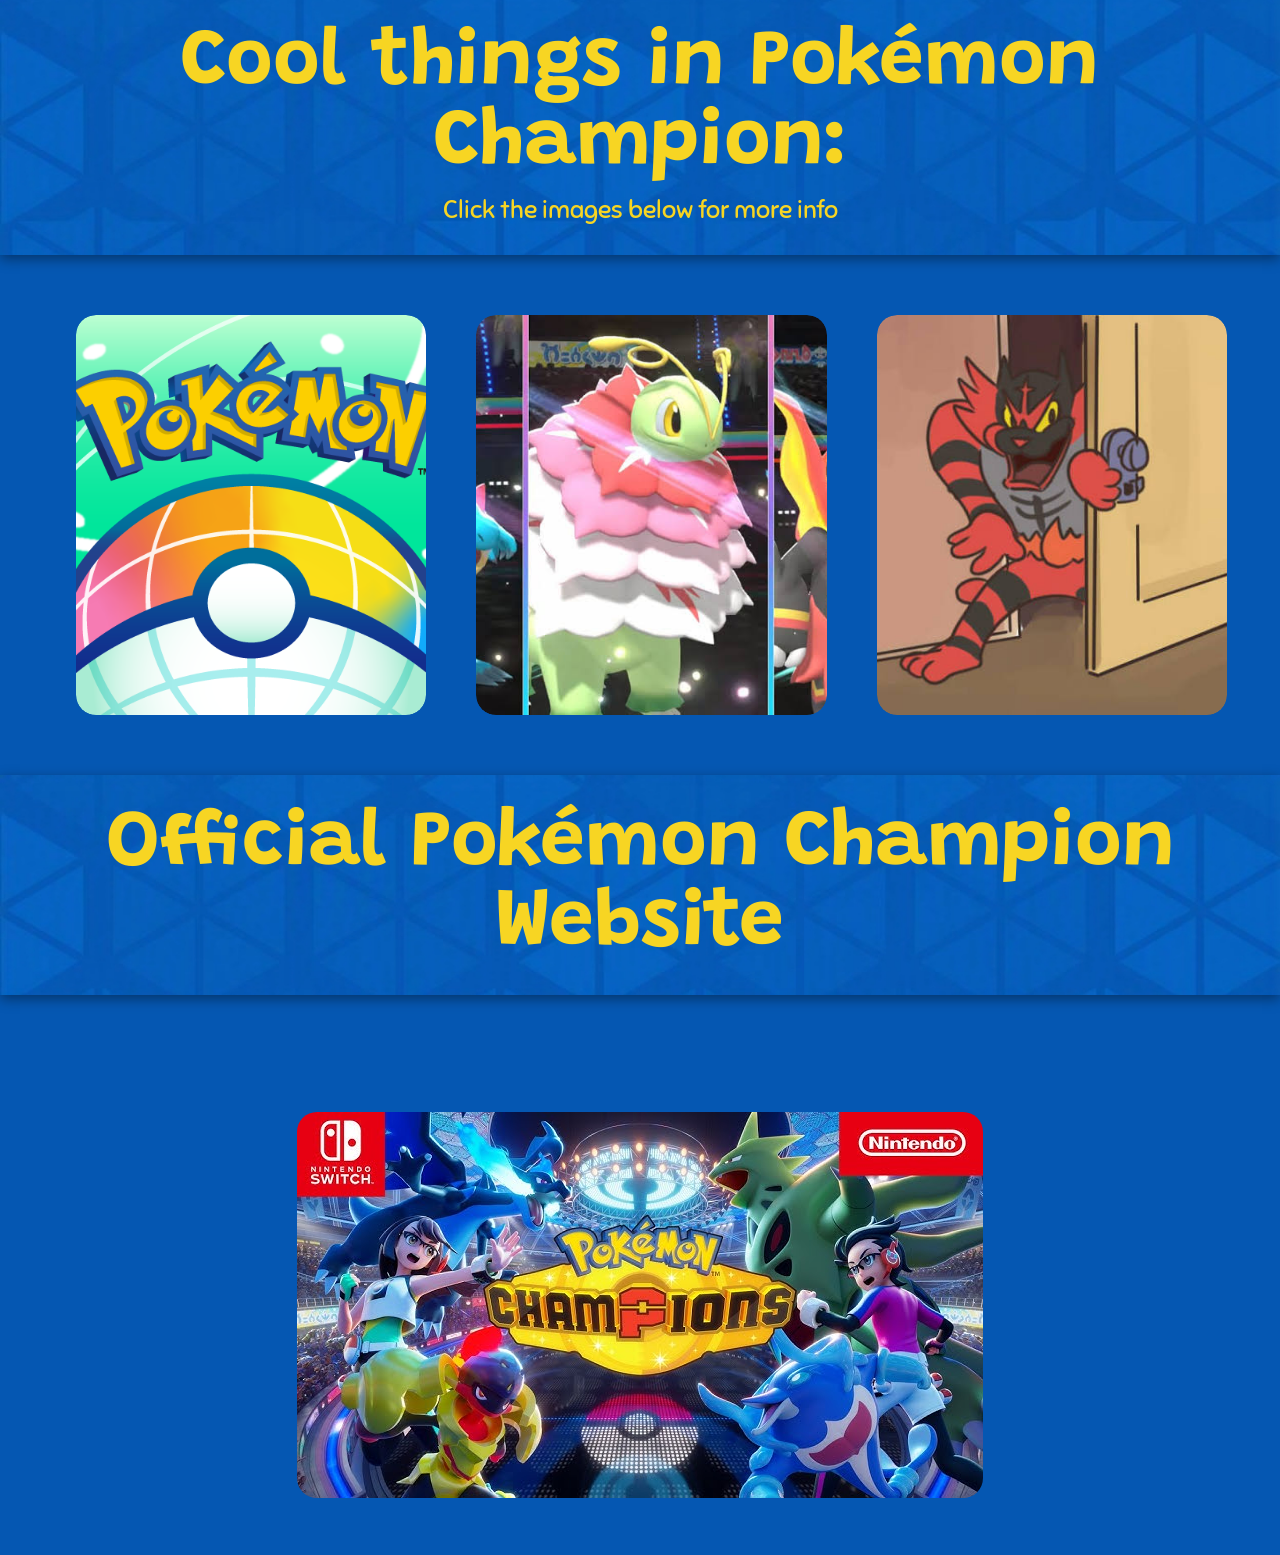
==== commit b83e809b: "hover for the home screen sections text" ====
--- a/index.html
+++ b/index.html
@@ -20,15 +20,15 @@
         <div class="sort">
             <img class="logo-image" src="./images/pokelogo.png" alt="Pokemon logo">
 
-            <a href="index.html">
+            <a href="index.html" class="text-hover">
                 <h1 class="news">Home</h1>
             </a>
 
-            <a href="#info">
+            <a href="#info" class="text-hover">
                 <h2 class="news">Info</h2>
             </a>
 
-            <a href="https://champions.pokemon.com/en-us/news/">
+            <a href="https://champions.pokemon.com/en-us/news/" class="text-hover">
                 <h3 class="news">Updates</h3>
             </a>
         </div>
--- a/style.css
+++ b/style.css
@@ -112,10 +112,10 @@
     border-radius: 20px;
 }
 
-.pokemon-image1 {
+.pokemon-imagesize {
     width: 100%;
     max-width: 500px;
-    height: auto;
+    height: 400px;
     border-radius: 20px;
 }
 
@@ -202,13 +202,18 @@
     grid-template-columns: repeat(3, 1fr);
     gap: 50px;
     width: 90%;
-    margin: 40px auto 100px;
+    margin-right: 500px;
+    margin-left: 75.5px;
 }
 
 .card {
     width: 100%;
     padding: auto;
-    margin-left: 82.5px;
+}
+
+.cardvideo {
+    margin-left: 80px;
+    border-radius: 8px;
 }
 
 .card-image {
@@ -247,6 +252,7 @@
     padding: 20px;
 }
 
+
 .hover:hover .content {
     opacity: 1;
 }
@@ -305,9 +311,18 @@
     margin: auto;
 }
 
-.sort a{
+.sort a {
     text-decoration: none;
     color: #F7D523;
+}
+
+.sort a .news {
+    color: #F7D523;
+    transition: color 0.3s ease;
+}
+
+.sort a:hover .news {
+    color: white;
 }
 
 .topic-section-title{
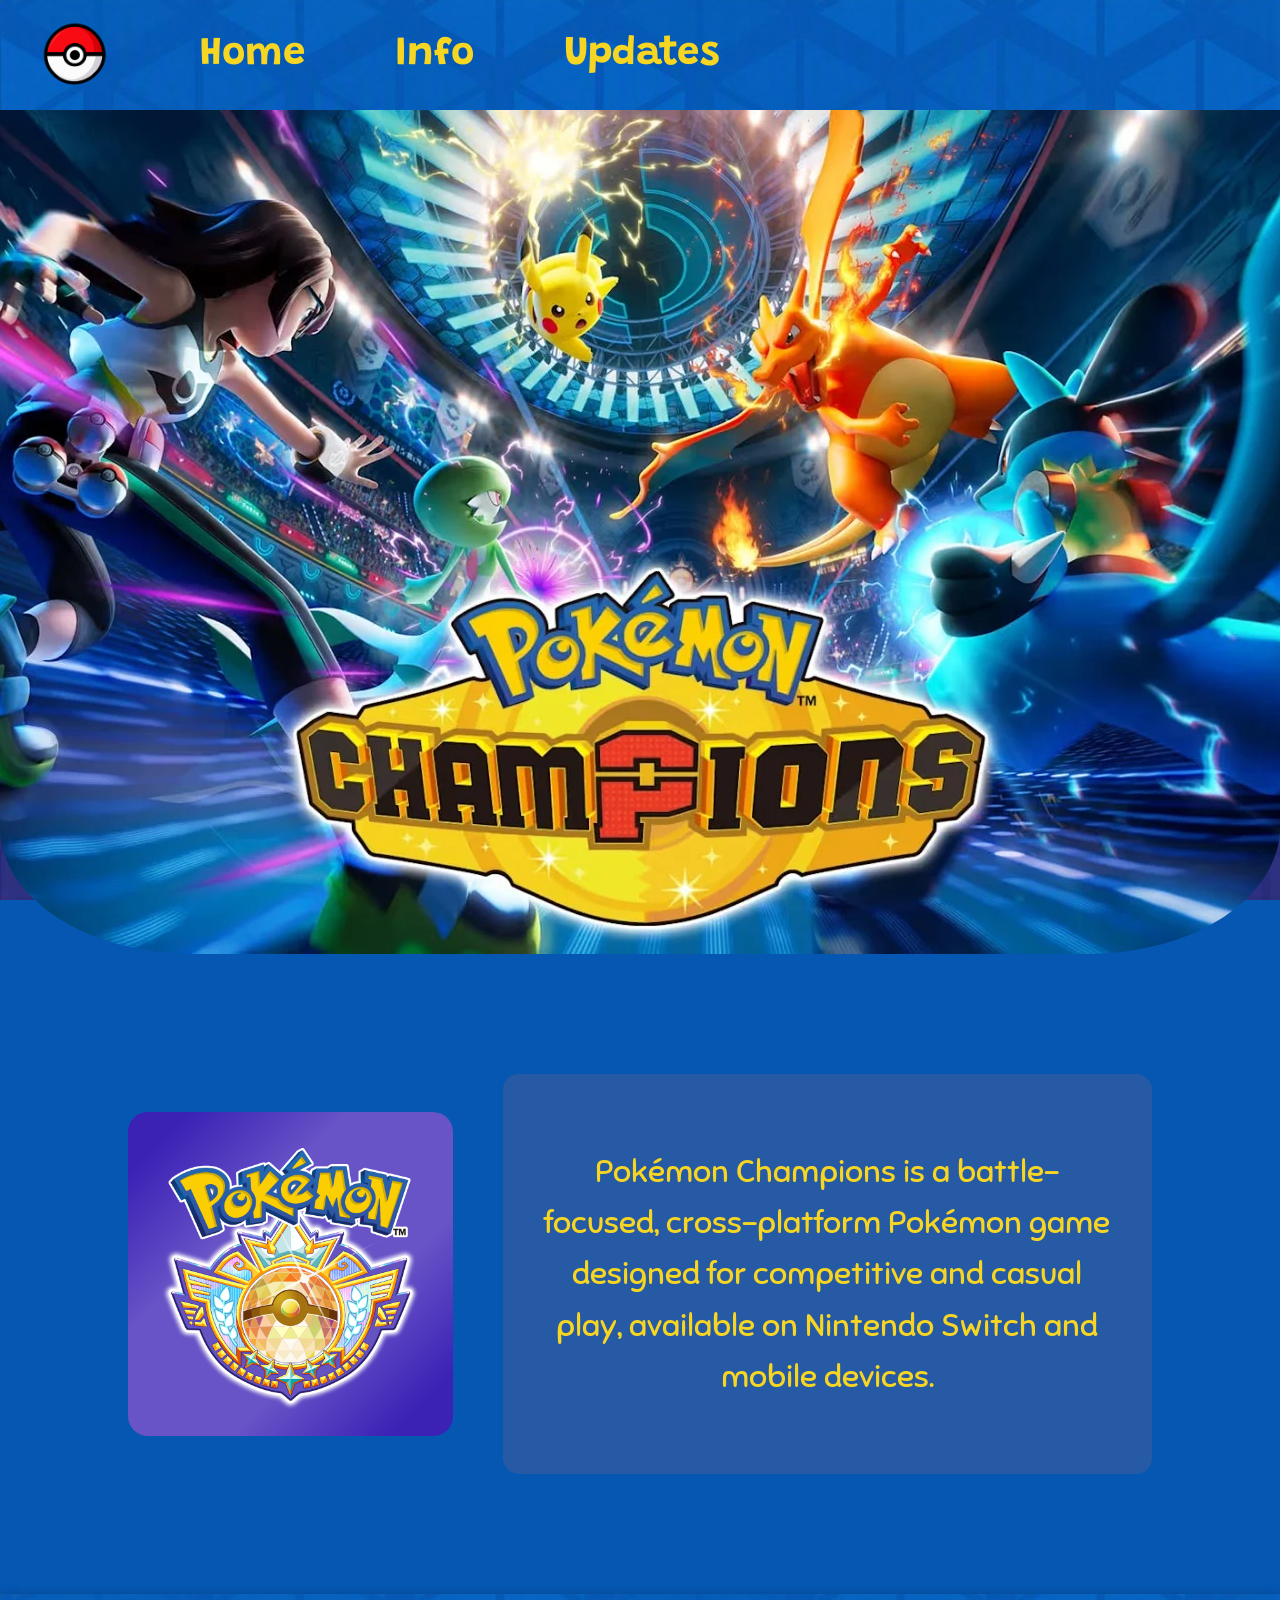
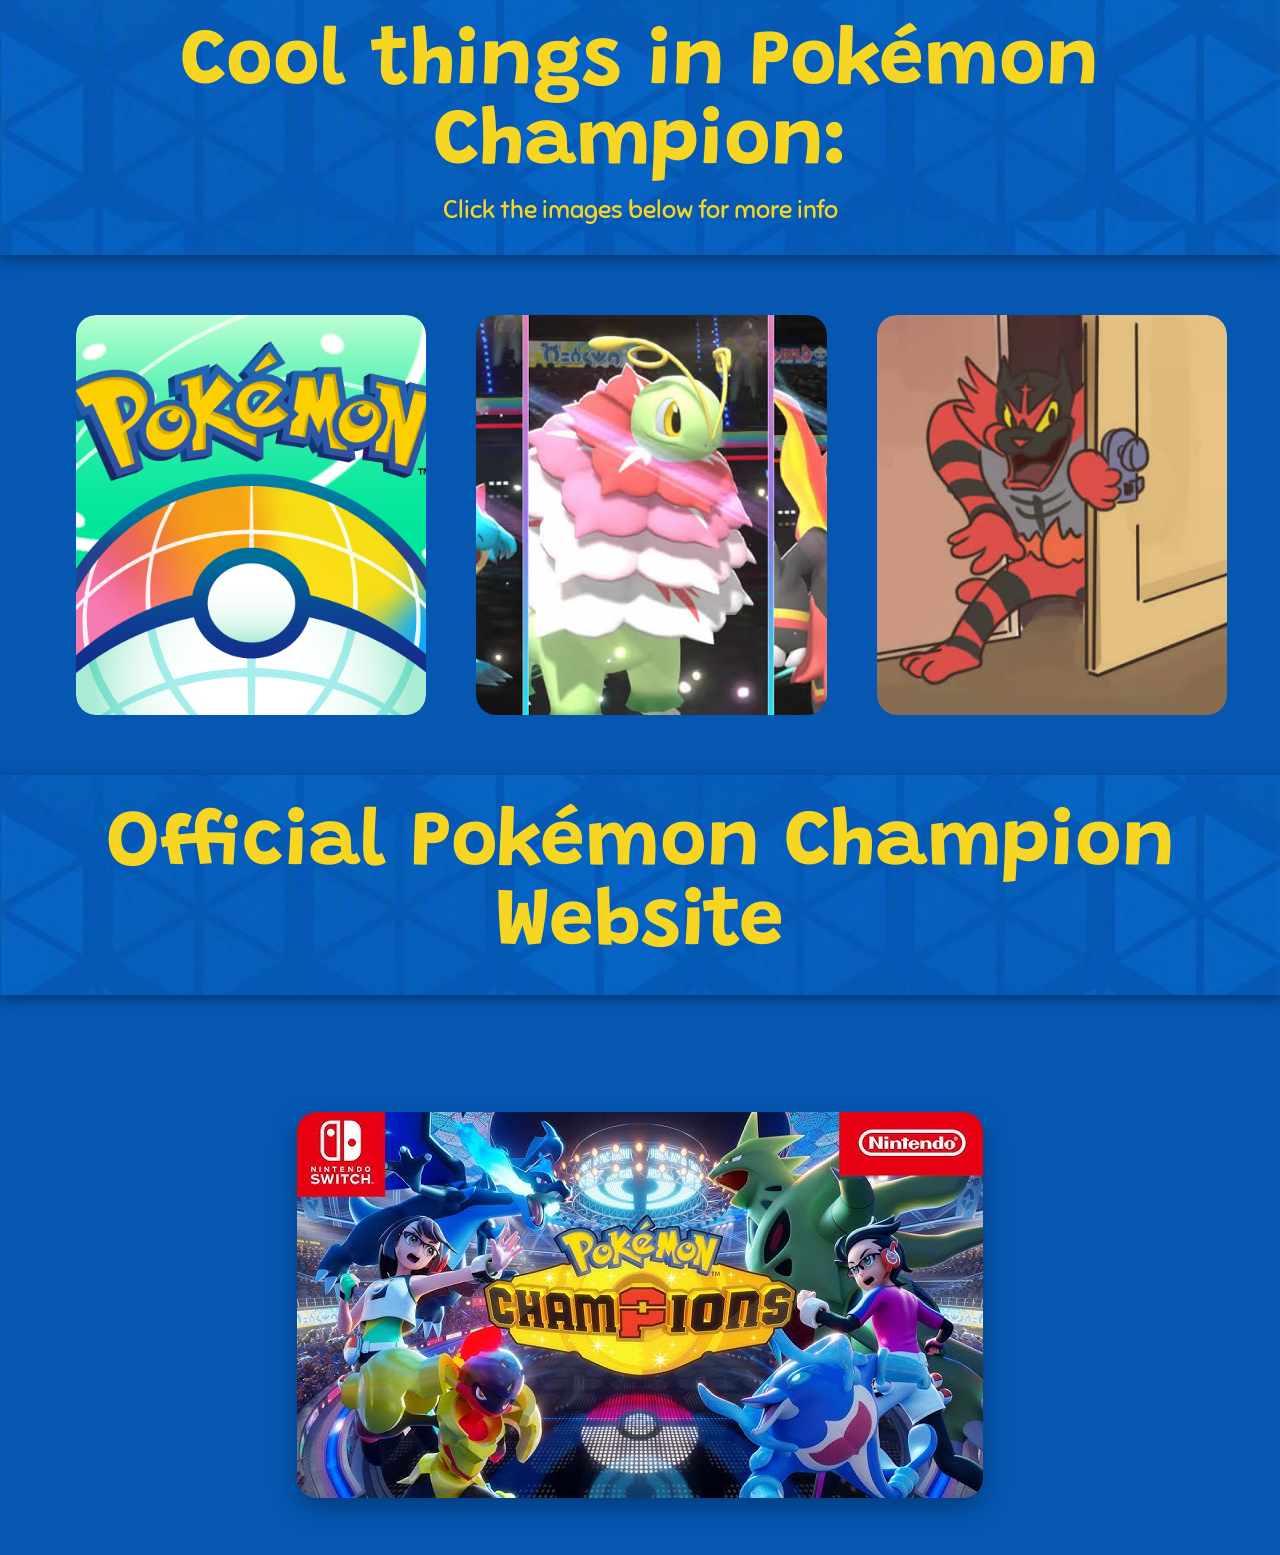
==== commit 5c34519e: "final editing hope - added comments" ====
--- a/index.html
+++ b/index.html
@@ -15,6 +15,7 @@
 </head>
 
 <body>
+
      <!-- Home Screen Section -->
     <section class="home-screen">
         <div class="sort">
@@ -52,6 +53,7 @@
         </div>
     </section>
 
+
     <!-- Footer Title -->
     <section id="info" class="topic-section-title">
         <h2 class="topic-section-letter">Cool things in Pokémon  Champion:</h2>
@@ -59,8 +61,10 @@
     </section>
 
 
-    <!-- Cards Section -->
+    <!-- Cards Transport Section -->
     <section class="three-column">
+
+        <!-- Pokemon Home Card Section -->
         <div class="card">
             <a href="pokemonhome.html" class="hover">
                 <img class="card-image" src="./images/home.png" alt="Pokémon Home">
@@ -71,6 +75,7 @@
             </a>
         </div>
 
+        <!-- Pokemon More Info Section -->
         <div class="card">
             <a href="mega.html" class="hover">
                 <img class="card-image" src="./images/mega.png" alt="Mega Pokemon">
@@ -82,6 +87,7 @@
 
         </div>
 
+        <!-- Competitive Pokemon Card Section -->
         <div class="card">
             <a href="pokemoncomp.html" class="hover">
                 <img class="card-image" src="./images/inci.png" alt="Competitive">
@@ -99,6 +105,8 @@
         <h2 class="topic-section-title"> Official Pokémon Champion Website</h2>
     </section>
     
+
+    <!-- Official Website Link Section -->
     <section class="pokemonlink-column">
         <div class="card-transition">
         <a href="https://champions.pokemon.com/en-us/" class="hover-transition">
--- a/style.css
+++ b/style.css
@@ -1,3 +1,6 @@
+
+/* Fonts for the all the pages */
+
 * {
     font-family: 'Trebuchet MS', 'Lucida Sans Unicode', 'Lucida Grande','Lucida Sans', Arial, sans-serif;
     box-sizing: border-box;
@@ -7,6 +10,7 @@
     padding: 0;
 }
 
+/* Main code for the background of all the pages*/
 body {
     width: 100%;
     min-height: 100vh;
@@ -17,6 +21,7 @@
 }
 
 
+/* Background of the home screen */
 
 .home-screen {
     width: 100%;
@@ -29,6 +34,8 @@
     align-items: center;
     padding: 20px 40px;
 }
+
+/* Seperation of the image and text link */
 
 .sort {
     display: flex;
@@ -71,6 +78,7 @@
 }
 
 
+/* Intro section for all pages */
 
 .one-column {
     display: grid;
@@ -90,6 +98,8 @@
     align-items: center;
 }
 
+/* Video section */
+
 .two-column {
     display: grid;
     grid-template-columns: repeat(2, 1fr);
@@ -118,6 +128,8 @@
     height: 400px;
     border-radius: 20px;
 }
+
+/* Font custimizations*/
 
 .info {
     color: #F7D523;
@@ -157,6 +169,7 @@
 
 
 
+/* Footer customizations */
 
 .topic-section-title {
     font-family: 'Comic Neue', sans-serif;
@@ -186,6 +199,7 @@
     color: #F7D523;
     padding: 0;
 }
+
 
 .topic-section-click {
     font-family: 'Comic Neue', sans-serif;
@@ -224,6 +238,8 @@
     display: block;
 }
 
+/* Hovering aethestic for the cards*/
+
 .hover {
     position: relative;
     display: block;
@@ -231,6 +247,13 @@
     height: 400px;
     overflow: hidden;
     border-radius: 20px;
+    text-decoration: none;
+}
+
+.hover-transition {
+    display: block;
+    width: 100%;
+    height: 100%;
     text-decoration: none;
 }
 
@@ -286,6 +309,7 @@
     
 
 
+/* Hover for the offical link */
 
 .pokemonlink-column {
     min-height: 500px;
@@ -295,20 +319,37 @@
     padding: 40px;
 }
 
+
 .card-transition {
-    width: 100%;
-    max-width: 950px;
-    height: auto;
-    margin: 0 auto;
-}
-
-.pokemonlink-image {
     border-radius: 20px;
     width: 100%;
     max-width: 686px;
     height: auto;
     display: block;
     margin: auto;
+    overflow: hidden; 
+    box-shadow: 0 10px 25px rgba(0, 0, 0, 0.3);
+    transition: transform 0.4s ease, box-shadow 0.4s ease;
+}
+
+.pokemonlink-image {
+    border-radius: 20px;
+    width: 100%;
+    max-width: 686px;
+    height: auto;
+    display: block;
+    margin: auto;
+    transition: transform 0.5s ease, filter 0.5s ease;
+}
+
+.card-transition:hover .pokemonlink-image {
+    transform: scale(1.08);
+    filter: brightness(1.08);
+}
+
+.card-transition:hover {
+    transform: translateY(-10px);
+    box-shadow: 0 20px 35px rgba(0, 0, 0, 0.5);
 }
 
 .sort a {
